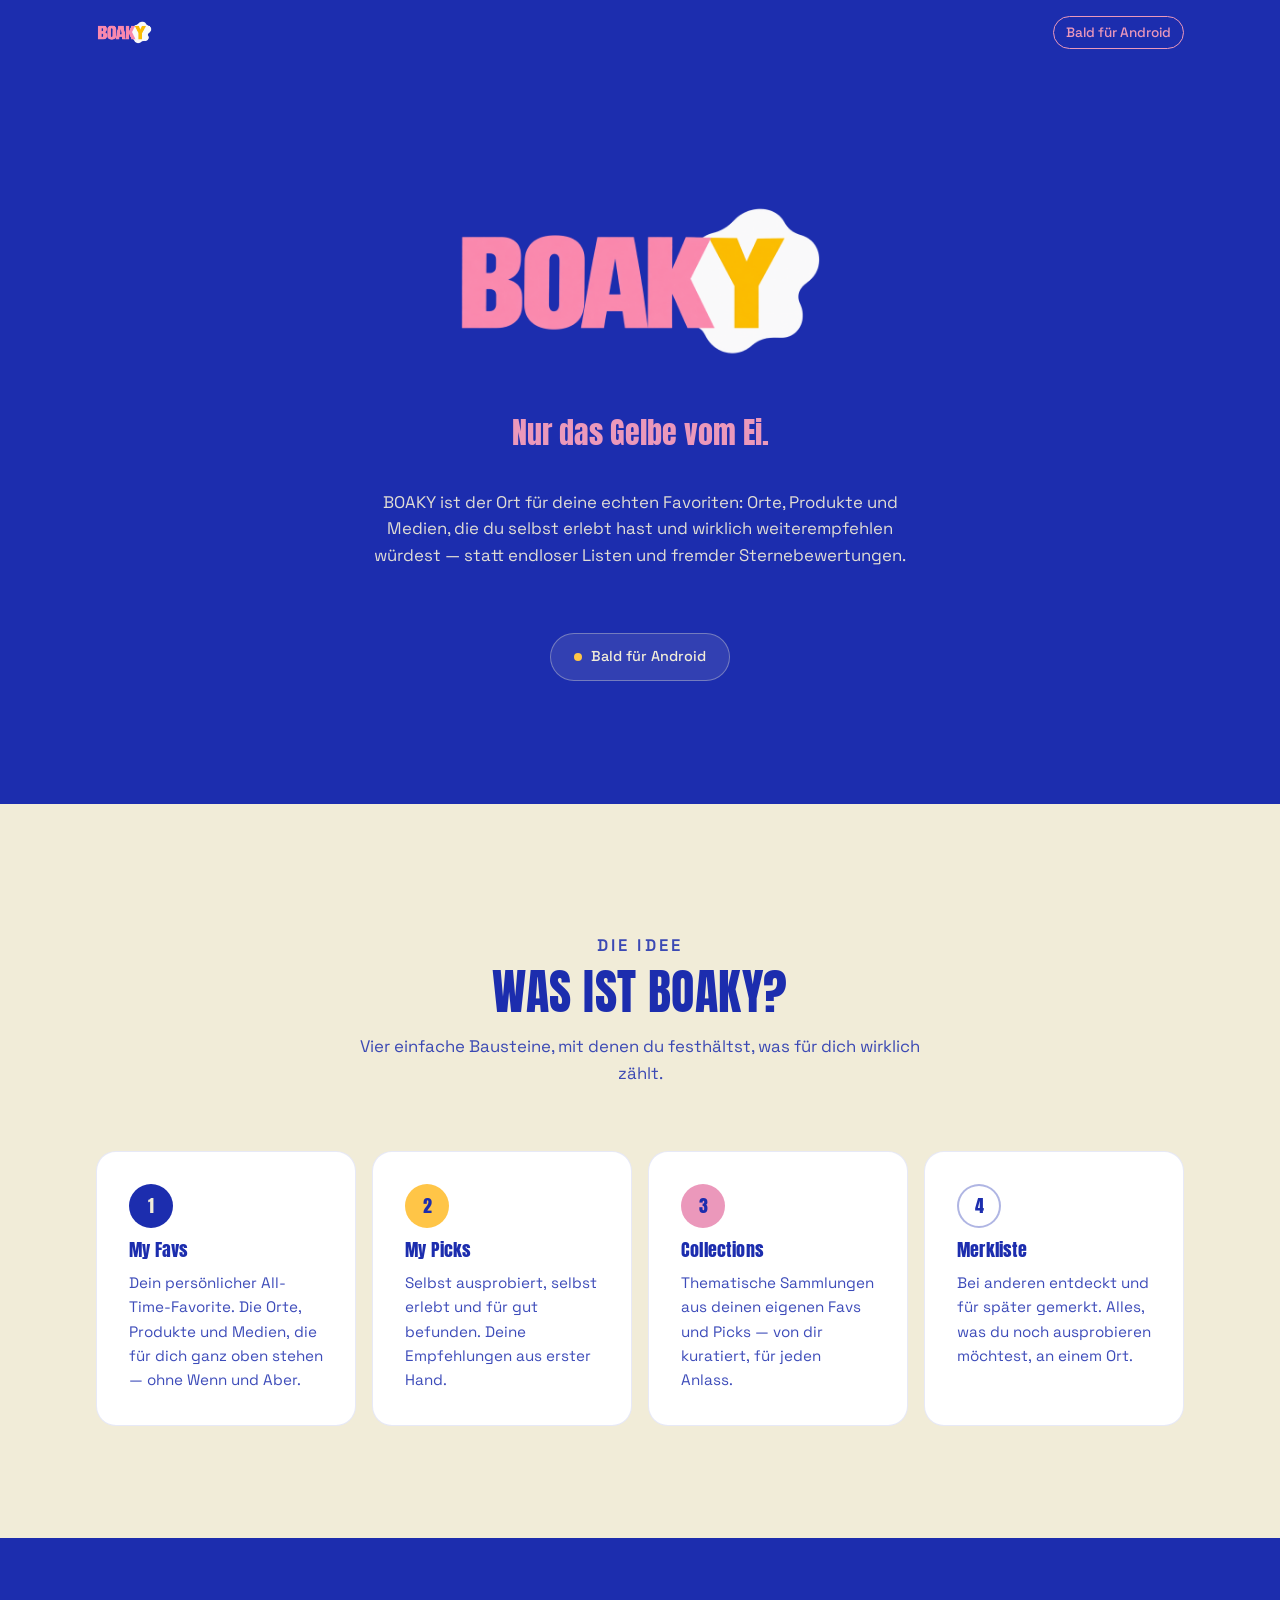
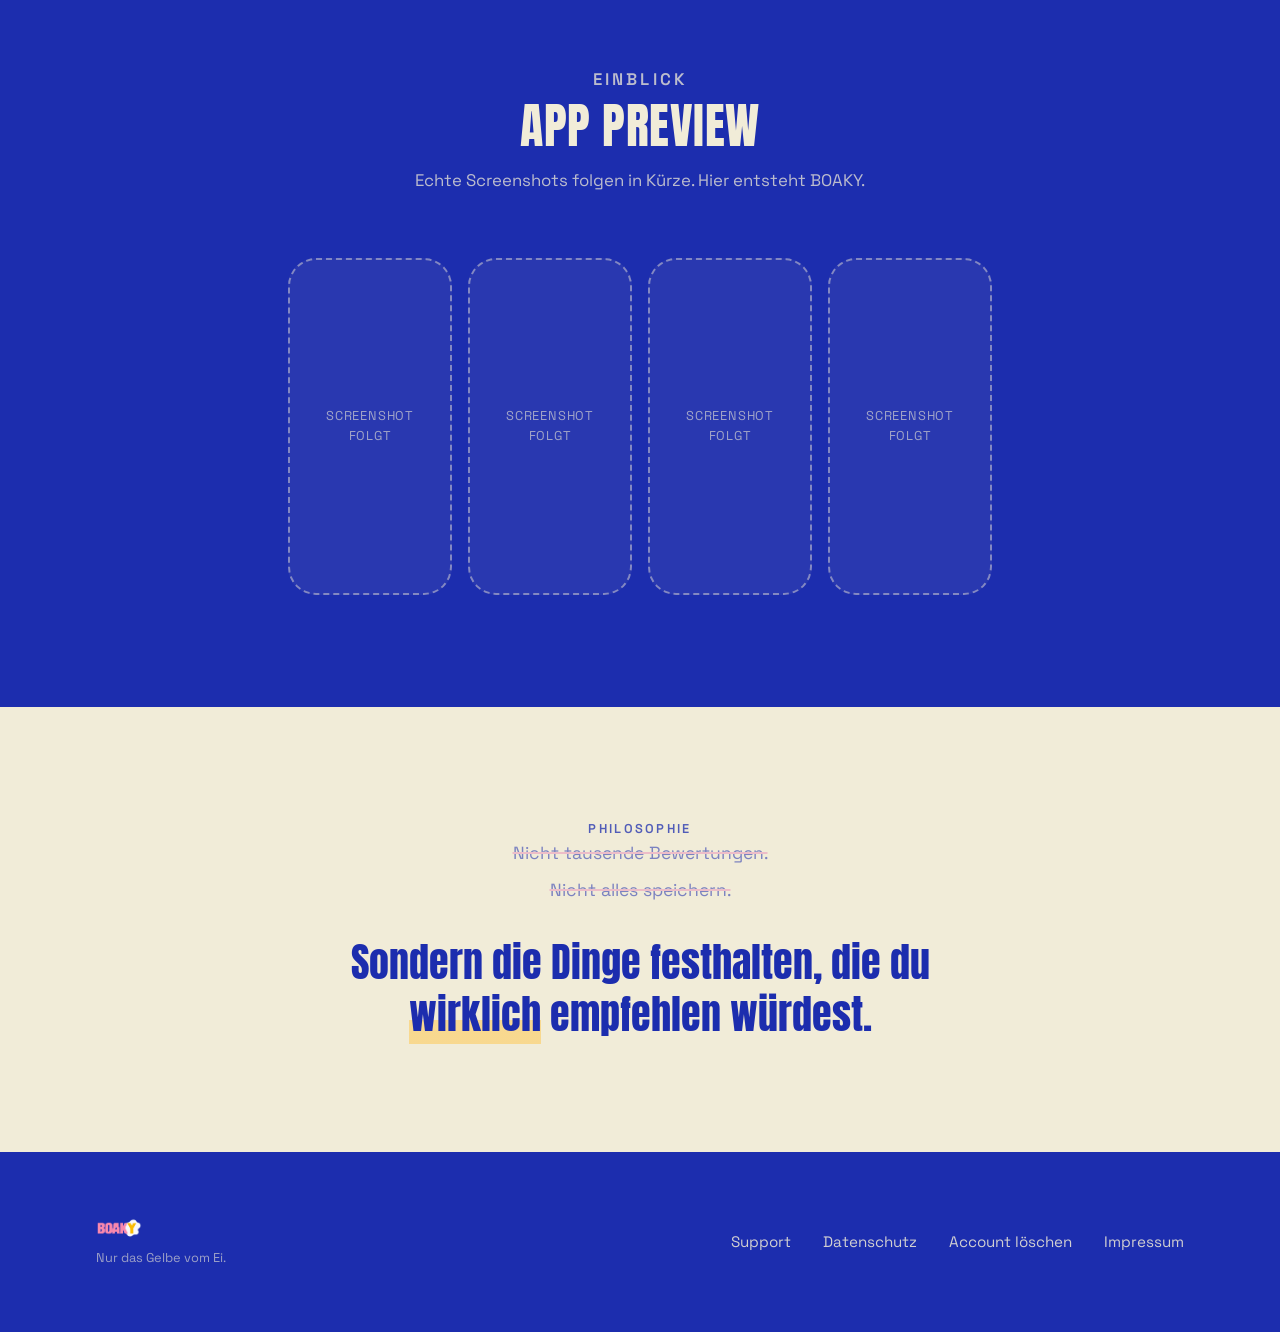
==== index.html @ 1fa1a00c "Initial BOAKY website Co-Authored-By: Claude Sonnet 5 <noreply@anthropic.com> Claude-Session: https:" ====
<!DOCTYPE html>
<html lang="de">
<head>
  <meta charset="UTF-8" />
  <meta name="viewport" content="width=device-width, initial-scale=1" />
  <title>BOAKY — Nur das Gelbe vom Ei.</title>
  <meta
    name="description"
    content="BOAKY ist die App für deine Lieblingsorte, Produkte und Medien: My Favs, My Picks, Collections und deine Merkliste. Bald für Android."
  />
  <link rel="icon" type="image/png" href="assets/img/favicon.png" />
  <link rel="stylesheet" href="styles.css" />
</head>
<body>
  <a class="skip-link" href="#main">Zum Inhalt springen</a>

  <header class="site-header">
    <div class="container">
      <a class="site-logo" href="/">
        <img
          src="assets/img/boaky-logo-primary.png"
          alt="BOAKY"
          width="1672"
          height="940"
        />
      </a>
      <p class="header-note">Bald für Android</p>
    </div>
  </header>

  <main id="main">
    <!-- HERO -->
    <section class="hero">
      <div class="container">
        <h1 class="hero-wordmark">
          <img
            src="assets/img/boaky-logo-primary.png"
            alt="BOAKY"
            width="1672"
            height="940"
          />
        </h1>
        <p class="hero-claim">Nur das Gelbe vom Ei.</p>
        <p class="hero-intro">
          BOAKY ist der Ort für deine echten Favoriten: Orte, Produkte und
          Medien, die du selbst erlebt hast und wirklich weiterempfehlen
          würdest — statt endloser Listen und fremder Sternebewertungen.
        </p>
        <p class="hero-status">
          <span class="dot" aria-hidden="true"></span>
          Bald für Android
        </p>
      </div>
    </section>

    <!-- WAS IST BOAKY -->
    <section class="pillars" id="was-ist-boaky">
      <div class="container">
        <div class="section-head">
          <p class="eyebrow">Die Idee</p>
          <h2>Was ist BOAKY?</h2>
          <p>
            Vier einfache Bausteine, mit denen du festhältst, was für dich
            wirklich zählt.
          </p>
        </div>

        <ul class="pillar-grid">
          <li class="pillar-card">
            <span class="pillar-mark" aria-hidden="true">1</span>
            <h3>My Favs</h3>
            <p>
              Dein persönlicher All-Time-Favorite. Die Orte, Produkte und
              Medien, die für dich ganz oben stehen — ohne Wenn und Aber.
            </p>
          </li>
          <li class="pillar-card">
            <span class="pillar-mark" aria-hidden="true">2</span>
            <h3>My Picks</h3>
            <p>
              Selbst ausprobiert, selbst erlebt und für gut befunden. Deine
              Empfehlungen aus erster Hand.
            </p>
          </li>
          <li class="pillar-card">
            <span class="pillar-mark" aria-hidden="true">3</span>
            <h3>Collections</h3>
            <p>
              Thematische Sammlungen aus deinen eigenen Favs und Picks — von
              dir kuratiert, für jeden Anlass.
            </p>
          </li>
          <li class="pillar-card">
            <span class="pillar-mark" aria-hidden="true">4</span>
            <h3>Merkliste</h3>
            <p>
              Bei anderen entdeckt und für später gemerkt. Alles, was du noch
              ausprobieren möchtest, an einem Ort.
            </p>
          </li>
        </ul>
      </div>
    </section>

    <!-- APP PREVIEW -->
    <section class="preview" id="app-preview">
      <div class="container">
        <div class="section-head">
          <p class="eyebrow">Einblick</p>
          <h2>App Preview</h2>
          <p>Echte Screenshots folgen in Kürze. Hier entsteht BOAKY.</p>
        </div>

        <ul class="preview-grid" aria-label="Platzhalter für App-Screenshots">
          <li class="preview-frame"><span>Screenshot folgt</span></li>
          <li class="preview-frame"><span>Screenshot folgt</span></li>
          <li class="preview-frame"><span>Screenshot folgt</span></li>
          <li class="preview-frame"><span>Screenshot folgt</span></li>
        </ul>
      </div>
    </section>

    <!-- PHILOSOPHIE -->
    <section class="philosophy" id="philosophie">
      <div class="container philosophy-inner">
        <p class="eyebrow">Philosophie</p>
        <div class="philosophy-not">
          <p>Nicht tausende Bewertungen.</p>
          <p>Nicht alles speichern.</p>
        </div>
        <p class="philosophy-but">
          Sondern die Dinge festhalten, die du <em>wirklich</em> empfehlen
          würdest.
        </p>
      </div>
    </section>
  </main>

  <footer class="site-footer">
    <div class="container footer-inner">
      <p class="footer-brand">
        <img
          src="assets/img/boaky-logo-primary.png"
          alt="BOAKY"
          width="1672"
          height="940"
        />
        <span>Nur das Gelbe vom Ei.</span>
      </p>
      <ul class="footer-links">
        <li><a href="support.html">Support</a></li>
        <li><a href="datenschutz.html">Datenschutz</a></li>
        <li><a href="account-loeschen.html">Account löschen</a></li>
        <li><a href="impressum.html">Impressum</a></li>
      </ul>
    </div>
  </footer>
</body>
</html>
---- styles.css ----
/* ==========================================================================
   BOAKY — Landingpage Stylesheet
   Statisches, framework-freies CSS. Mobile-first.
   ========================================================================== */

/* -- Fonts (self-hosted, latin subset) ----------------------------------- */

@font-face {
  font-family: "Anton";
  src: url("assets/fonts/anton-latin-400.woff2") format("woff2");
  font-weight: 400;
  font-style: normal;
  font-display: swap;
}

@font-face {
  font-family: "Space Grotesk";
  src: url("assets/fonts/space-grotesk-latin-variable.woff2") format("woff2");
  font-weight: 300 700;
  font-style: normal;
  font-display: swap;
}

/* -- Design tokens --------------------------------------------------------- */

:root {
  /* Einzige zulässigen Farben — 1:1 aus dem BOAKY-App-Theme
     (faavs-app/src/constants/theme.ts, brandPalette). Keine weiteren
     Hex-/RGB-Werte außerhalb dieser Tokens (und ihrer rgba()-Ableitungen)
     verwenden. */
  --boaky-blue: #1c2dae;
  --boaky-pink: #eb98bb;
  --boaky-cream: #f1ecd8;
  --boaky-gold: #ffc547;
  --white: #ffffff;

  --font-display: "Anton", "Arial Narrow", sans-serif;
  --font-body: "Space Grotesk", "Helvetica Neue", Arial, sans-serif;

  --container-width: 72rem;
  --space-xs: 0.5rem;
  --space-sm: 1rem;
  --space-md: 2rem;
  --space-lg: 4rem;
  --space-xl: 7rem;

  --radius: 1.25rem;
}

/* -- Reset ------------------------------------------------------------------ */

*,
*::before,
*::after {
  box-sizing: border-box;
}

html {
  -webkit-text-size-adjust: 100%;
  scroll-behavior: smooth;
}

@media (prefers-reduced-motion: reduce) {
  html {
    scroll-behavior: auto;
  }
  * {
    animation-duration: 0.01ms !important;
    animation-iteration-count: 1 !important;
    transition-duration: 0.01ms !important;
  }
}

body {
  margin: 0;
  background: var(--boaky-cream);
  color: var(--boaky-blue);
  font-family: var(--font-body);
  font-size: 1rem;
  line-height: 1.6;
  -webkit-font-smoothing: antialiased;
}

img {
  max-width: 100%;
  height: auto;
  display: block;
}

a {
  color: inherit;
}

h1,
h2,
h3 {
  font-family: var(--font-display);
  font-weight: 400;
  line-height: 1.05;
  text-transform: uppercase;
  letter-spacing: 0.01em;
  margin: 0;
}

p {
  margin: 0;
}

ul {
  margin: 0;
  padding: 0;
  list-style: none;
}

.visually-hidden {
  position: absolute;
  width: 1px;
  height: 1px;
  padding: 0;
  margin: -1px;
  overflow: hidden;
  clip: rect(0, 0, 0, 0);
  white-space: nowrap;
  border: 0;
}

.skip-link {
  position: absolute;
  top: -3rem;
  left: var(--space-sm);
  background: var(--boaky-cream);
  color: var(--boaky-blue);
  padding: 0.6rem 1rem;
  border-radius: 0.5rem;
  z-index: 100;
  transition: top 0.15s ease;
}

.skip-link:focus {
  top: var(--space-sm);
}

:focus-visible {
  outline: 3px solid var(--boaky-gold);
  outline-offset: 3px;
}

/* -- Layout helpers ---------------------------------------------------------- */

.container {
  width: 100%;
  max-width: var(--container-width);
  margin-inline: auto;
  padding-inline: var(--space-sm);
}

@media (min-width: 48rem) {
  .container {
    padding-inline: var(--space-md);
  }
}

section {
  padding-block: var(--space-xl);
}

.eyebrow {
  font-family: var(--font-body);
  font-weight: 600;
  font-size: 0.8rem;
  letter-spacing: 0.18em;
  text-transform: uppercase;
  opacity: 0.75;
}

/* -- Site header ------------------------------------------------------------- */

.site-header {
  background: var(--boaky-blue);
  color: var(--boaky-cream);
}

.site-header .container {
  display: flex;
  align-items: center;
  justify-content: space-between;
  padding-block: var(--space-sm);
}

.site-logo {
  display: inline-flex;
  text-decoration: none;
}

.site-logo img {
  width: auto;
  height: 2rem;
}

.header-note {
  font-size: 0.85rem;
  font-weight: 500;
  color: var(--boaky-pink);
  border: 1px solid currentColor;
  padding: 0.3rem 0.75rem;
  border-radius: 999px;
  white-space: nowrap;
}

/* -- Hero ---------------------------------------------------------------------- */

.hero {
  background: var(--boaky-blue);
  color: var(--boaky-cream);
  padding-block: var(--space-xl) calc(var(--space-xl) * 1.1);
  text-align: center;
  position: relative;
  overflow: hidden;
}

.hero::after {
  content: "";
  position: absolute;
  inset: auto -10% -60% -10%;
  height: 22rem;
  background: radial-gradient(
    ellipse at center,
    rgba(235, 152, 187, 0.35) 0%,
    rgba(235, 152, 187, 0) 70%
  );
  pointer-events: none;
}

.hero-wordmark {
  margin: 0;
}

.hero-wordmark img {
  width: clamp(13rem, 50vw, 24rem);
  margin-inline: auto;
}

.hero-claim {
  margin-top: var(--space-sm);
  font-family: var(--font-display);
  text-transform: none;
  font-size: clamp(1.25rem, 4vw, 1.85rem);
  color: var(--boaky-pink);
}

.hero-intro {
  max-width: 34rem;
  margin: var(--space-md) auto 0;
  font-size: 1.05rem;
  opacity: 0.92;
}

.hero-status {
  margin-top: var(--space-lg);
  display: inline-flex;
  align-items: center;
  gap: 0.6rem;
  padding: 0.7rem 1.4rem;
  border-radius: 999px;
  background: rgba(241, 236, 216, 0.1);
  border: 1px solid rgba(241, 236, 216, 0.35);
  font-size: 0.9rem;
  font-weight: 500;
}

.hero-status .dot {
  width: 0.5rem;
  height: 0.5rem;
  border-radius: 50%;
  background: var(--boaky-gold);
  flex-shrink: 0;
}

/* -- Section headings ---------------------------------------------------------- */

.section-head {
  max-width: 38rem;
  margin: 0 auto var(--space-lg);
  text-align: center;
}

.section-head h2 {
  font-size: clamp(2rem, 6vw, 3rem);
  margin-top: 0.5rem;
}

.section-head p {
  margin-top: var(--space-sm);
  font-size: 1.05rem;
  opacity: 0.85;
}

/* -- "Was ist BOAKY" grid -------------------------------------------------------- */

.pillars {
  background: var(--boaky-cream);
}

.pillar-grid {
  display: grid;
  gap: var(--space-sm);
  grid-template-columns: 1fr;
}

@media (min-width: 40rem) {
  .pillar-grid {
    grid-template-columns: repeat(2, 1fr);
  }
}

@media (min-width: 64rem) {
  .pillar-grid {
    grid-template-columns: repeat(4, 1fr);
  }
}

.pillar-card {
  background: var(--white);
  border-radius: var(--radius);
  padding: var(--space-md);
  border: 1px solid rgba(28, 45, 174, 0.1);
  display: flex;
  flex-direction: column;
  gap: 0.75rem;
}

.pillar-mark {
  width: 2.75rem;
  height: 2.75rem;
  border-radius: 50%;
  display: flex;
  align-items: center;
  justify-content: center;
  font-family: var(--font-display);
  font-size: 1.1rem;
  color: var(--boaky-cream);
  background: var(--boaky-blue);
}

.pillar-card:nth-child(2) .pillar-mark {
  background: var(--boaky-gold);
  color: var(--boaky-blue);
}

.pillar-card:nth-child(3) .pillar-mark {
  background: var(--boaky-pink);
  color: var(--boaky-blue);
}

.pillar-card:nth-child(4) .pillar-mark {
  background: var(--white);
  color: var(--boaky-blue);
  border: 2px solid rgba(28, 45, 174, 0.35);
}

.pillar-card h3 {
  font-size: 1.15rem;
  text-transform: none;
}

.pillar-card p {
  font-size: 0.95rem;
  opacity: 0.85;
}

/* -- App preview ---------------------------------------------------------------- */

.preview {
  background: var(--boaky-blue);
  color: var(--boaky-cream);
}

.preview .section-head p {
  opacity: 0.75;
}

.preview-grid {
  display: grid;
  gap: var(--space-sm);
  grid-template-columns: repeat(2, 1fr);
  max-width: 44rem;
  margin: 0 auto;
}

@media (min-width: 40rem) {
  .preview-grid {
    grid-template-columns: repeat(4, 1fr);
  }
}

.preview-frame {
  aspect-ratio: 9 / 18.5;
  border-radius: 1.75rem;
  border: 2px dashed rgba(241, 236, 216, 0.45);
  background: rgba(241, 236, 216, 0.06);
  display: flex;
  align-items: center;
  justify-content: center;
  text-align: center;
  padding: var(--space-sm);
}

.preview-frame span {
  font-size: 0.8rem;
  letter-spacing: 0.06em;
  text-transform: uppercase;
  opacity: 0.6;
}

/* -- Philosophy ------------------------------------------------------------------ */

.philosophy {
  background: var(--boaky-cream);
}

.philosophy-inner {
  max-width: 46rem;
  margin: 0 auto;
  text-align: center;
}

.philosophy-not {
  display: flex;
  flex-direction: column;
  gap: 0.5rem;
  align-items: center;
  margin-bottom: var(--space-md);
}

.philosophy-not p {
  font-size: 1.1rem;
  opacity: 0.55;
  text-decoration: line-through;
  text-decoration-color: var(--boaky-pink);
  text-decoration-thickness: 2px;
}

.philosophy-but {
  font-family: var(--font-display);
  font-size: clamp(1.6rem, 5vw, 2.5rem);
  text-transform: none;
  color: var(--boaky-blue);
  line-height: 1.3;
}

.philosophy-but em {
  font-style: normal;
  color: var(--boaky-blue);
  background: linear-gradient(transparent 60%, rgba(255, 197, 71, 0.5) 0);
}

/* -- Footer -------------------------------------------------------------------- */

.site-footer {
  background: var(--boaky-blue);
  color: var(--boaky-cream);
  padding-block: var(--space-lg);
}

.footer-inner {
  display: flex;
  flex-direction: column;
  gap: var(--space-md);
  align-items: center;
  text-align: center;
}

@media (min-width: 40rem) {
  .footer-inner {
    flex-direction: row;
    justify-content: space-between;
    text-align: left;
  }
}

.footer-brand {
  display: flex;
  flex-direction: column;
  align-items: center;
  gap: 0.4rem;
}

@media (min-width: 40rem) {
  .footer-brand {
    align-items: flex-start;
  }
}

.footer-brand img {
  height: 1.6rem;
  width: auto;
}

.footer-brand span {
  font-family: var(--font-body);
  font-size: 0.8rem;
  font-weight: 400;
  text-transform: none;
  opacity: 0.6;
}

.footer-links {
  display: flex;
  gap: var(--space-md);
  flex-wrap: wrap;
  justify-content: center;
}

.footer-links a {
  text-decoration: none;
  font-size: 0.95rem;
  opacity: 0.85;
  border-bottom: 1px solid transparent;
}

.footer-links a:hover,
.footer-links a:focus-visible {
  opacity: 1;
  border-bottom-color: var(--boaky-pink);
}

/* -- Rechtliche & Info-Seiten (Impressum / Datenschutz / Support / Account löschen) - */

.legal-main {
  padding-block: var(--space-lg);
}

.legal-main .container {
  max-width: 40rem;
}

.legal-back {
  display: inline-flex;
  align-items: center;
  gap: 0.4rem;
  font-size: 0.9rem;
  font-weight: 500;
  color: var(--boaky-blue);
  text-decoration: none;
  margin-bottom: var(--space-md);
}

.legal-back:hover,
.legal-back:focus-visible {
  text-decoration: underline;
}

.legal-main h1 {
  font-size: clamp(2rem, 6vw, 2.75rem);
  color: var(--boaky-blue);
}

.legal-intro {
  margin-top: var(--space-sm);
  font-size: 1.05rem;
  opacity: 0.85;
}

/* Platzhalter-Boxen für noch fehlende, rechtlich zu prüfende Inhalte. */
.legal-placeholder {
  margin-top: var(--space-md);
  padding: var(--space-md);
  border: 2px dashed rgba(28, 45, 174, 0.35);
  border-radius: var(--radius);
  background: var(--white);
}

.legal-placeholder p + p {
  margin-top: 0.75rem;
}

/* Bestätigte, fertige Inhalte (z. B. Löschwirkungen, Kontaktwege) — bewusst
   mit durchgezogenem statt gestricheltem Rand von den TODO-Boxen abgesetzt. */
.legal-callout {
  margin-top: var(--space-md);
  padding: var(--space-md);
  border-radius: var(--radius);
  border: 1px solid rgba(28, 45, 174, 0.12);
  background: var(--white);
}

.legal-callout p + p {
  margin-top: 0.75rem;
}

.legal-section {
  margin-top: var(--space-lg);
}

.legal-section h2 {
  font-size: clamp(1.25rem, 4vw, 1.6rem);
  text-transform: none;
  color: var(--boaky-blue);
}

.legal-section p {
  margin-top: 0.75rem;
  font-size: 0.98rem;
  line-height: 1.7;
}

.legal-section p + p {
  margin-top: 0.75rem;
}

.legal-section ul {
  margin-top: 0.75rem;
  padding-left: 1.25rem;
  list-style: disc;
}

.legal-section li {
  margin-top: 0.4rem;
  font-size: 0.98rem;
  line-height: 1.6;
}

.legal-section li + li {
  margin-top: 0.4rem;
}

/* Kurzes, klar erkennbares TODO-Label vor rechtlich noch offenen Angaben. */
.legal-todo {
  display: inline-block;
  font-weight: 700;
  font-size: 0.7rem;
  letter-spacing: 0.08em;
  text-transform: uppercase;
  color: var(--boaky-blue);
  background: rgba(255, 197, 71, 0.35);
  padding: 0.15rem 0.5rem;
  border-radius: 0.3rem;
  margin-right: 0.4rem;
  white-space: nowrap;
}

/* Impressum: Feld/Wert-Paare */
.legal-fact-list {
  margin-top: var(--space-md);
}

.legal-fact-list dt {
  font-weight: 700;
  font-size: 0.8rem;
  text-transform: uppercase;
  letter-spacing: 0.04em;
  color: var(--boaky-blue);
  margin-top: 1.25rem;
}

.legal-fact-list dt:first-child {
  margin-top: 0;
}

.legal-fact-list dd {
  margin: 0.3rem 0 0;
  font-size: 1rem;
}

/* Account löschen: App-Navigationspfad */
.delete-path {
  display: flex;
  flex-wrap: wrap;
  align-items: center;
  gap: 0.5rem;
  font-weight: 600;
  background: var(--boaky-cream);
  border: 1px solid rgba(28, 45, 174, 0.15);
  padding: 0.9rem 1.2rem;
  border-radius: var(--radius);
  margin-top: var(--space-sm);
}

.delete-path .sep {
  opacity: 0.5;
}
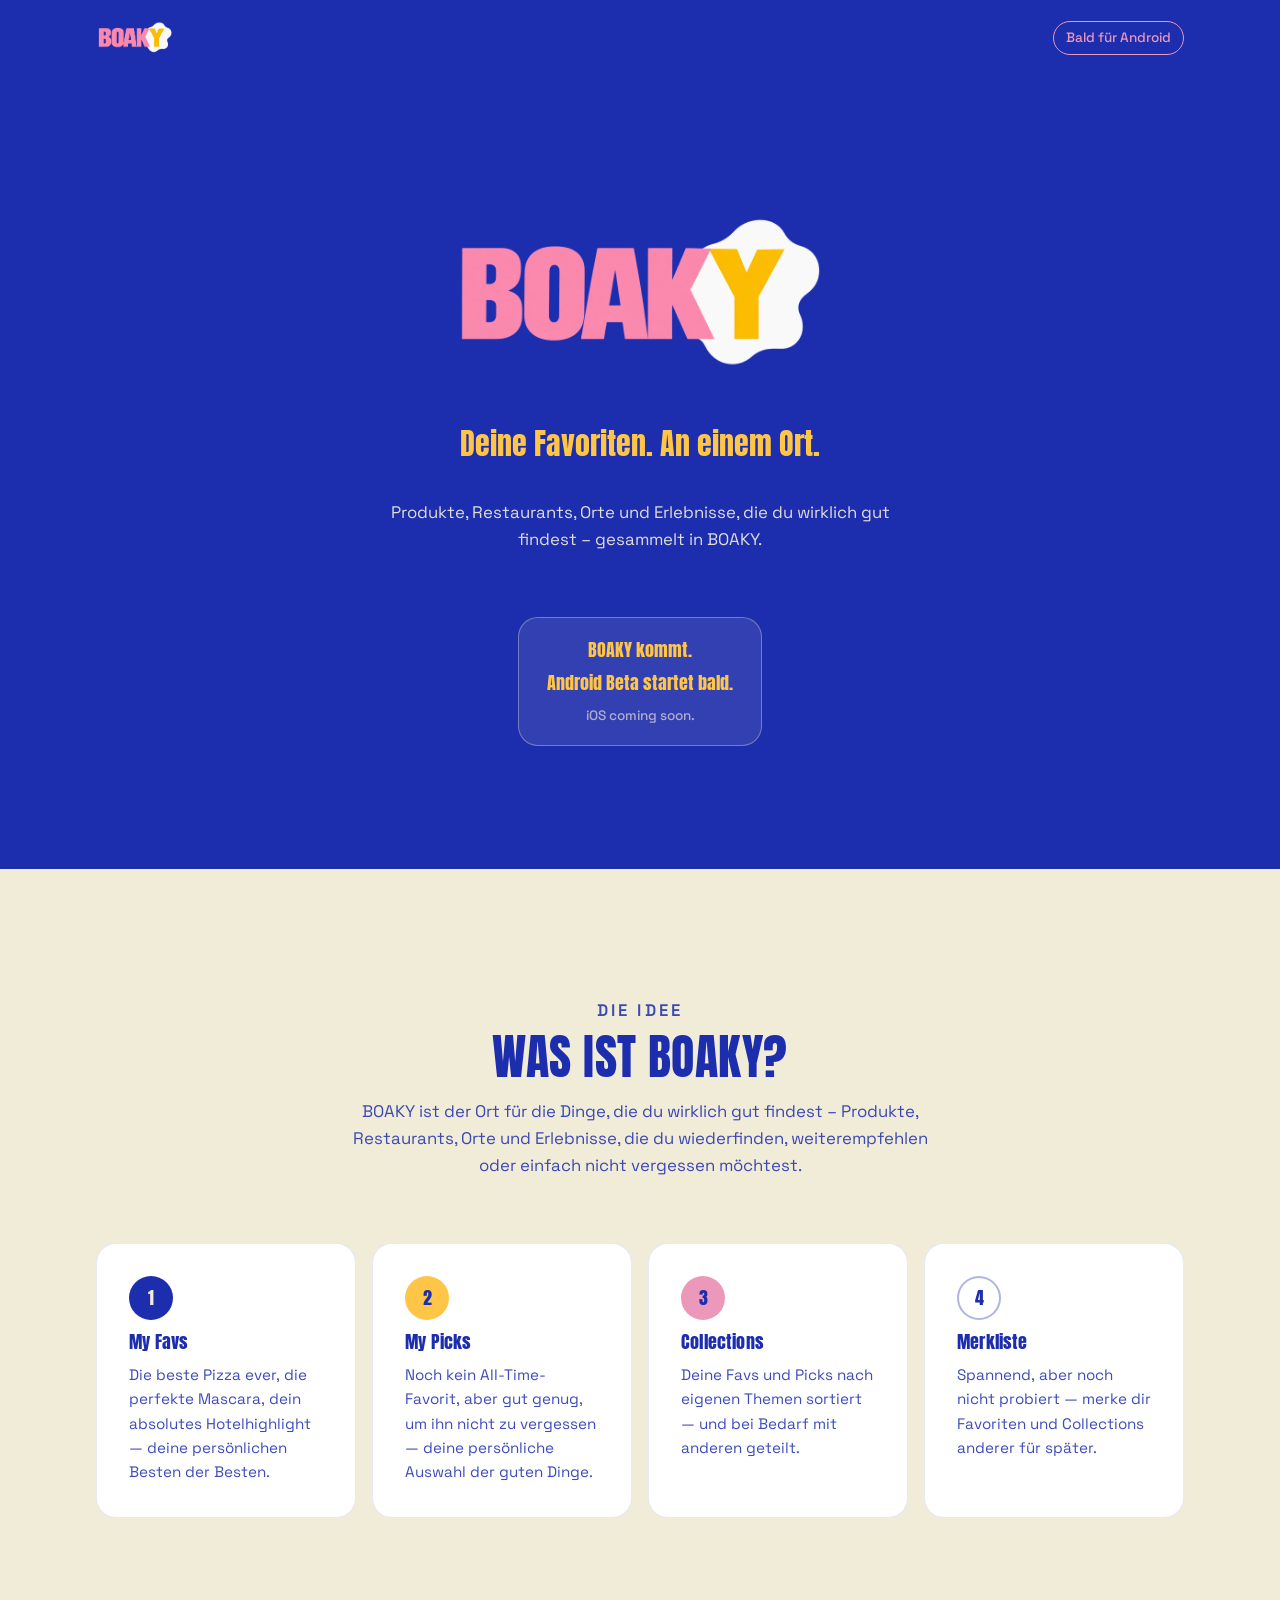
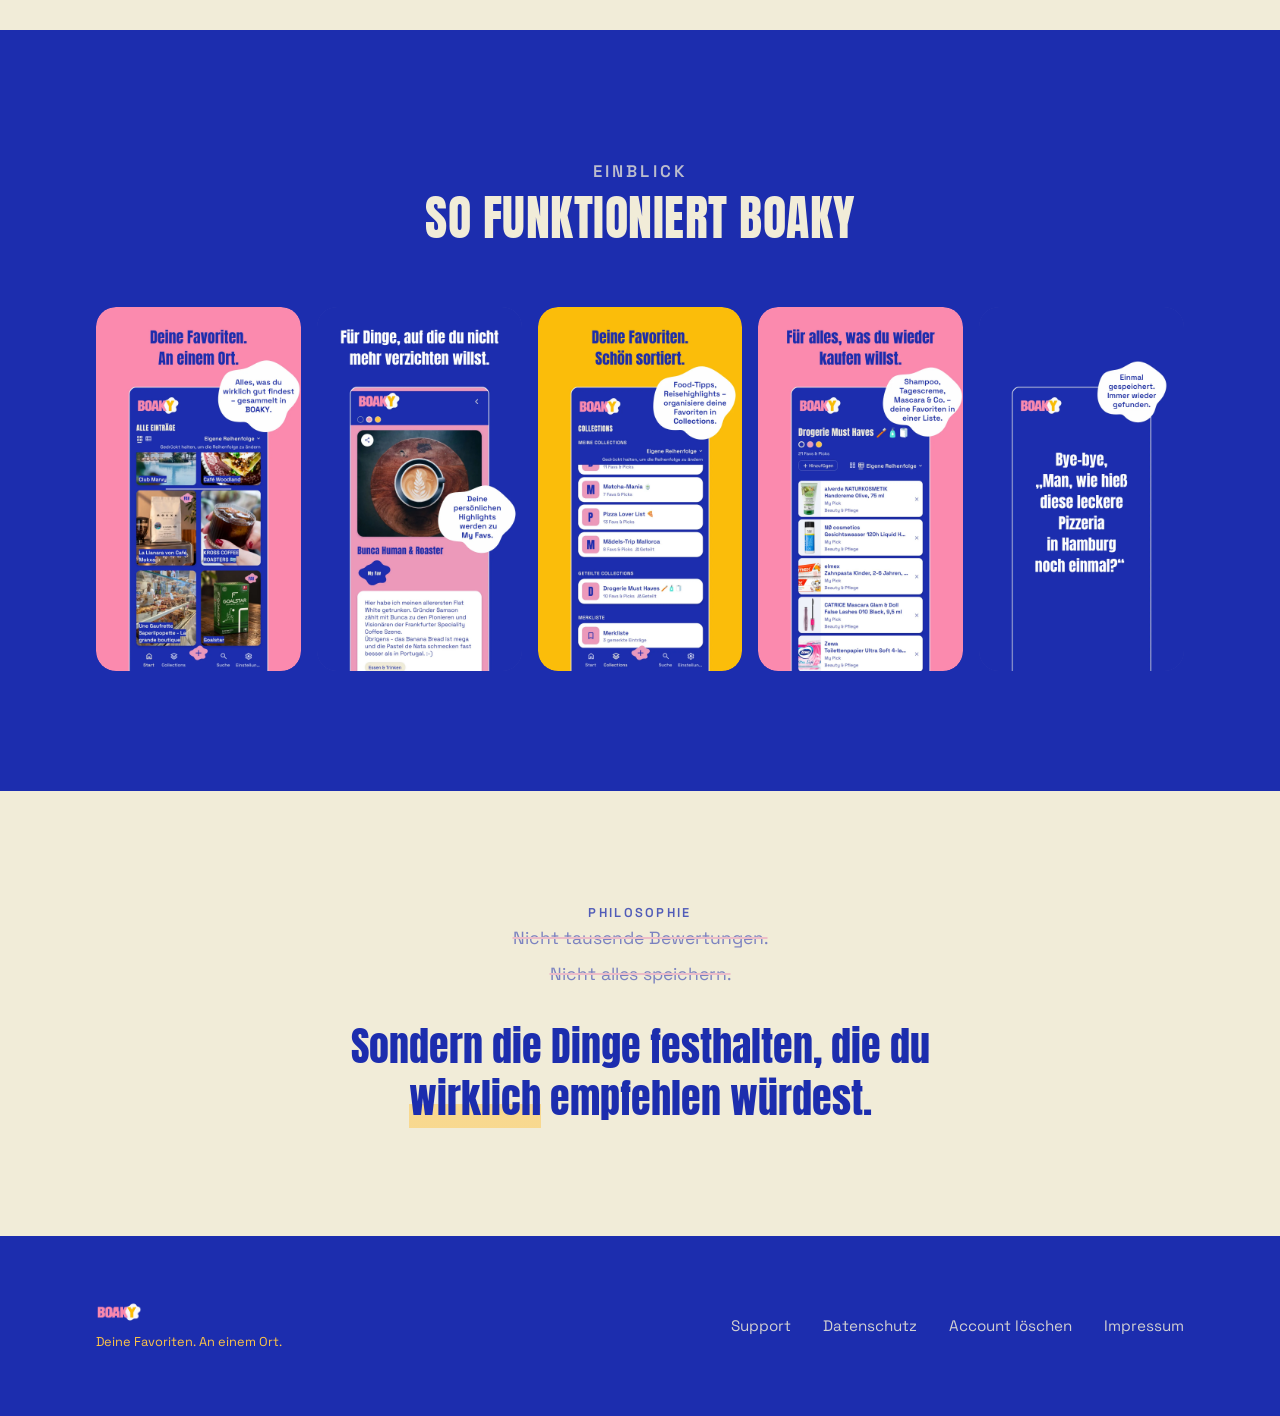
==== commit 6b8dd371: "Update BOAKY website for Android beta Co-Authored-By: Claude Sonnet 5 <noreply@anthropic.com>" ====
--- a/index.html
+++ b/index.html
@@ -3,12 +3,15 @@
 <head>
   <meta charset="UTF-8" />
   <meta name="viewport" content="width=device-width, initial-scale=1" />
-  <title>BOAKY — Nur das Gelbe vom Ei.</title>
+  <title>BOAKY – Deine Favoriten. An einem Ort.</title>
   <meta
     name="description"
-    content="BOAKY ist die App für deine Lieblingsorte, Produkte und Medien: My Favs, My Picks, Collections und deine Merkliste. Bald für Android."
+    content="BOAKY ist dein persönlicher Ort für Lieblingsprodukte, Restaurants, Orte und Erlebnisse. Deine Favoriten. An einem Ort."
   />
-  <link rel="icon" type="image/png" href="assets/img/favicon.png" />
+  <link rel="icon" href="assets/img/favicon.ico" sizes="any" />
+  <link rel="icon" type="image/png" sizes="32x32" href="assets/img/favicon-32x32.png" />
+  <link rel="icon" type="image/png" sizes="16x16" href="assets/img/favicon-16x16.png" />
+  <link rel="apple-touch-icon" sizes="180x180" href="assets/img/apple-touch-icon.png" />
   <link rel="stylesheet" href="styles.css" />
 </head>
 <body>
@@ -40,16 +43,16 @@
             height="940"
           />
         </h1>
-        <p class="hero-claim">Nur das Gelbe vom Ei.</p>
+        <p class="hero-claim">Deine Favoriten. An einem Ort.</p>
         <p class="hero-intro">
-          BOAKY ist der Ort für deine echten Favoriten: Orte, Produkte und
-          Medien, die du selbst erlebt hast und wirklich weiterempfehlen
-          würdest — statt endloser Listen und fremder Sternebewertungen.
+          Produkte, Restaurants, Orte und Erlebnisse, die du wirklich gut
+          findest – gesammelt in BOAKY.
         </p>
-        <p class="hero-status">
-          <span class="dot" aria-hidden="true"></span>
-          Bald für Android
-        </p>
+        <div class="hero-status">
+          <p class="hero-status-primary">BOAKY kommt.</p>
+          <p class="hero-status-primary">Android Beta startet bald.</p>
+          <p class="hero-status-secondary">iOS coming soon.</p>
+        </div>
       </div>
     </section>
 
@@ -60,8 +63,9 @@
           <p class="eyebrow">Die Idee</p>
           <h2>Was ist BOAKY?</h2>
           <p>
-            Vier einfache Bausteine, mit denen du festhältst, was für dich
-            wirklich zählt.
+            BOAKY ist der Ort für die Dinge, die du wirklich gut findest –
+            Produkte, Restaurants, Orte und Erlebnisse, die du wiederfinden,
+            weiterempfehlen oder einfach nicht vergessen möchtest.
           </p>
         </div>
 
@@ -70,52 +74,62 @@
             <span class="pillar-mark" aria-hidden="true">1</span>
             <h3>My Favs</h3>
             <p>
-              Dein persönlicher All-Time-Favorite. Die Orte, Produkte und
-              Medien, die für dich ganz oben stehen — ohne Wenn und Aber.
+              Die beste Pizza ever, die perfekte Mascara, dein absolutes
+              Hotelhighlight — deine persönlichen Besten der Besten.
             </p>
           </li>
           <li class="pillar-card">
             <span class="pillar-mark" aria-hidden="true">2</span>
             <h3>My Picks</h3>
             <p>
-              Selbst ausprobiert, selbst erlebt und für gut befunden. Deine
-              Empfehlungen aus erster Hand.
+              Noch kein All-Time-Favorit, aber gut genug, um ihn nicht zu
+              vergessen — deine persönliche Auswahl der guten Dinge.
             </p>
           </li>
           <li class="pillar-card">
             <span class="pillar-mark" aria-hidden="true">3</span>
             <h3>Collections</h3>
             <p>
-              Thematische Sammlungen aus deinen eigenen Favs und Picks — von
-              dir kuratiert, für jeden Anlass.
+              Deine Favs und Picks nach eigenen Themen sortiert — und bei
+              Bedarf mit anderen geteilt.
             </p>
           </li>
           <li class="pillar-card">
             <span class="pillar-mark" aria-hidden="true">4</span>
             <h3>Merkliste</h3>
             <p>
-              Bei anderen entdeckt und für später gemerkt. Alles, was du noch
-              ausprobieren möchtest, an einem Ort.
+              Spannend, aber noch nicht probiert — merke dir Favoriten und
+              Collections anderer für später.
             </p>
           </li>
         </ul>
       </div>
     </section>
 
-    <!-- APP PREVIEW -->
+    <!-- SO FUNKTIONIERT BOAKY -->
     <section class="preview" id="app-preview">
       <div class="container">
         <div class="section-head">
           <p class="eyebrow">Einblick</p>
-          <h2>App Preview</h2>
-          <p>Echte Screenshots folgen in Kürze. Hier entsteht BOAKY.</p>
+          <h2>So funktioniert BOAKY</h2>
         </div>
 
-        <ul class="preview-grid" aria-label="Platzhalter für App-Screenshots">
-          <li class="preview-frame"><span>Screenshot folgt</span></li>
-          <li class="preview-frame"><span>Screenshot folgt</span></li>
-          <li class="preview-frame"><span>Screenshot folgt</span></li>
-          <li class="preview-frame"><span>Screenshot folgt</span></li>
+        <ul class="preview-grid" aria-label="BOAKY App-Screens">
+          <li class="preview-frame">
+            <img src="assets/img/app-preview/01-start.webp" alt="BOAKY Start-Screen: alle Einträge im Überblick" width="1080" height="1920" loading="lazy" />
+          </li>
+          <li class="preview-frame">
+            <img src="assets/img/app-preview/02-item.webp" alt="Ein einzelner BOAKY-Eintrag im Detail" width="1080" height="1920" loading="lazy" />
+          </li>
+          <li class="preview-frame">
+            <img src="assets/img/app-preview/03-collections.webp" alt="Collections in BOAKY" width="1080" height="1920" loading="lazy" />
+          </li>
+          <li class="preview-frame">
+            <img src="assets/img/app-preview/04-drogerie-collection.webp" alt="Beispiel einer thematischen Collection in BOAKY" width="1080" height="1920" loading="lazy" />
+          </li>
+          <li class="preview-frame">
+            <img src="assets/img/app-preview/05-last-screen.webp" alt="BOAKY-Claim: Einmal gespeichert, immer wieder gefunden" width="1080" height="1920" loading="lazy" />
+          </li>
         </ul>
       </div>
     </section>
@@ -145,7 +159,7 @@
           width="1672"
           height="940"
         />
-        <span>Nur das Gelbe vom Ei.</span>
+        <span>Deine Favoriten. An einem Ort.</span>
       </p>
       <ul class="footer-links">
         <li><a href="support.html">Support</a></li>
--- a/styles.css
+++ b/styles.css
@@ -194,7 +194,7 @@
 
 .site-logo img {
   width: auto;
-  height: 2rem;
+  height: 2.75rem;
 }
 
 .header-note {
@@ -245,7 +245,7 @@
   font-family: var(--font-display);
   text-transform: none;
   font-size: clamp(1.25rem, 4vw, 1.85rem);
-  color: var(--boaky-pink);
+  color: var(--boaky-gold);
 }
 
 .hero-intro {
@@ -258,22 +258,27 @@
 .hero-status {
   margin-top: var(--space-lg);
   display: inline-flex;
+  flex-direction: column;
   align-items: center;
-  gap: 0.6rem;
-  padding: 0.7rem 1.4rem;
-  border-radius: 999px;
+  gap: 0.35rem;
+  padding: 1.1rem 1.75rem;
+  border-radius: 1.25rem;
   background: rgba(241, 236, 216, 0.1);
   border: 1px solid rgba(241, 236, 216, 0.35);
-  font-size: 0.9rem;
+}
+
+.hero-status-primary {
+  font-family: var(--font-display);
+  text-transform: none;
+  font-size: 1.1rem;
+  color: var(--boaky-gold);
+}
+
+.hero-status-secondary {
+  margin-top: 0.15rem;
+  font-size: 0.85rem;
   font-weight: 500;
-}
-
-.hero-status .dot {
-  width: 0.5rem;
-  height: 0.5rem;
-  border-radius: 50%;
-  background: var(--boaky-gold);
-  flex-shrink: 0;
+  opacity: 0.65;
 }
 
 /* -- Section headings ---------------------------------------------------------- */
@@ -380,36 +385,50 @@
 }
 
 .preview-grid {
-  display: grid;
+  display: flex;
   gap: var(--space-sm);
-  grid-template-columns: repeat(2, 1fr);
-  max-width: 44rem;
-  margin: 0 auto;
+  overflow-x: auto;
+  scroll-snap-type: x mandatory;
+  -webkit-overflow-scrolling: touch;
+  padding-bottom: var(--space-xs);
+  margin-inline: calc(-1 * var(--space-sm));
+  padding-inline: var(--space-sm);
+}
+
+.preview-frame {
+  flex: 0 0 auto;
+  width: 11rem;
+  scroll-snap-align: start;
+  border-radius: var(--radius);
+  overflow: hidden;
+  background: rgba(241, 236, 216, 0.06);
+}
+
+.preview-frame img {
+  width: 100%;
+  height: auto;
+  border-radius: var(--radius);
 }
 
 @media (min-width: 40rem) {
+  .preview-frame {
+    width: 13rem;
+  }
+}
+
+@media (min-width: 64rem) {
   .preview-grid {
-    grid-template-columns: repeat(4, 1fr);
-  }
-}
-
-.preview-frame {
-  aspect-ratio: 9 / 18.5;
-  border-radius: 1.75rem;
-  border: 2px dashed rgba(241, 236, 216, 0.45);
-  background: rgba(241, 236, 216, 0.06);
-  display: flex;
-  align-items: center;
-  justify-content: center;
-  text-align: center;
-  padding: var(--space-sm);
-}
-
-.preview-frame span {
-  font-size: 0.8rem;
-  letter-spacing: 0.06em;
-  text-transform: uppercase;
-  opacity: 0.6;
+    display: grid;
+    grid-template-columns: repeat(5, 1fr);
+    overflow: visible;
+    max-width: 68rem;
+    margin: 0 auto;
+    padding-inline: 0;
+  }
+
+  .preview-frame {
+    width: auto;
+  }
 }
 
 /* -- Philosophy ------------------------------------------------------------------ */
@@ -501,7 +520,7 @@
   font-size: 0.8rem;
   font-weight: 400;
   text-transform: none;
-  opacity: 0.6;
+  color: var(--boaky-gold);
 }
 
 .footer-links {
@@ -589,7 +608,13 @@
 }
 
 .legal-section {
-  margin-top: var(--space-lg);
+  /* Überschreibt bewusst die generische `section { padding-block:
+     var(--space-xl) }`-Regel oben: Legal-Abschnitte sind kompakte
+     Unterabschnitte innerhalb von .legal-main, keine eigenständigen,
+     vollflächigen Landingpage-Blöcke — normale Dokumentabstände statt
+     7rem Innenabstand pro Abschnitt. */
+  padding-block: 0;
+  margin-top: var(--space-md);
 }
 
 .legal-section h2 {
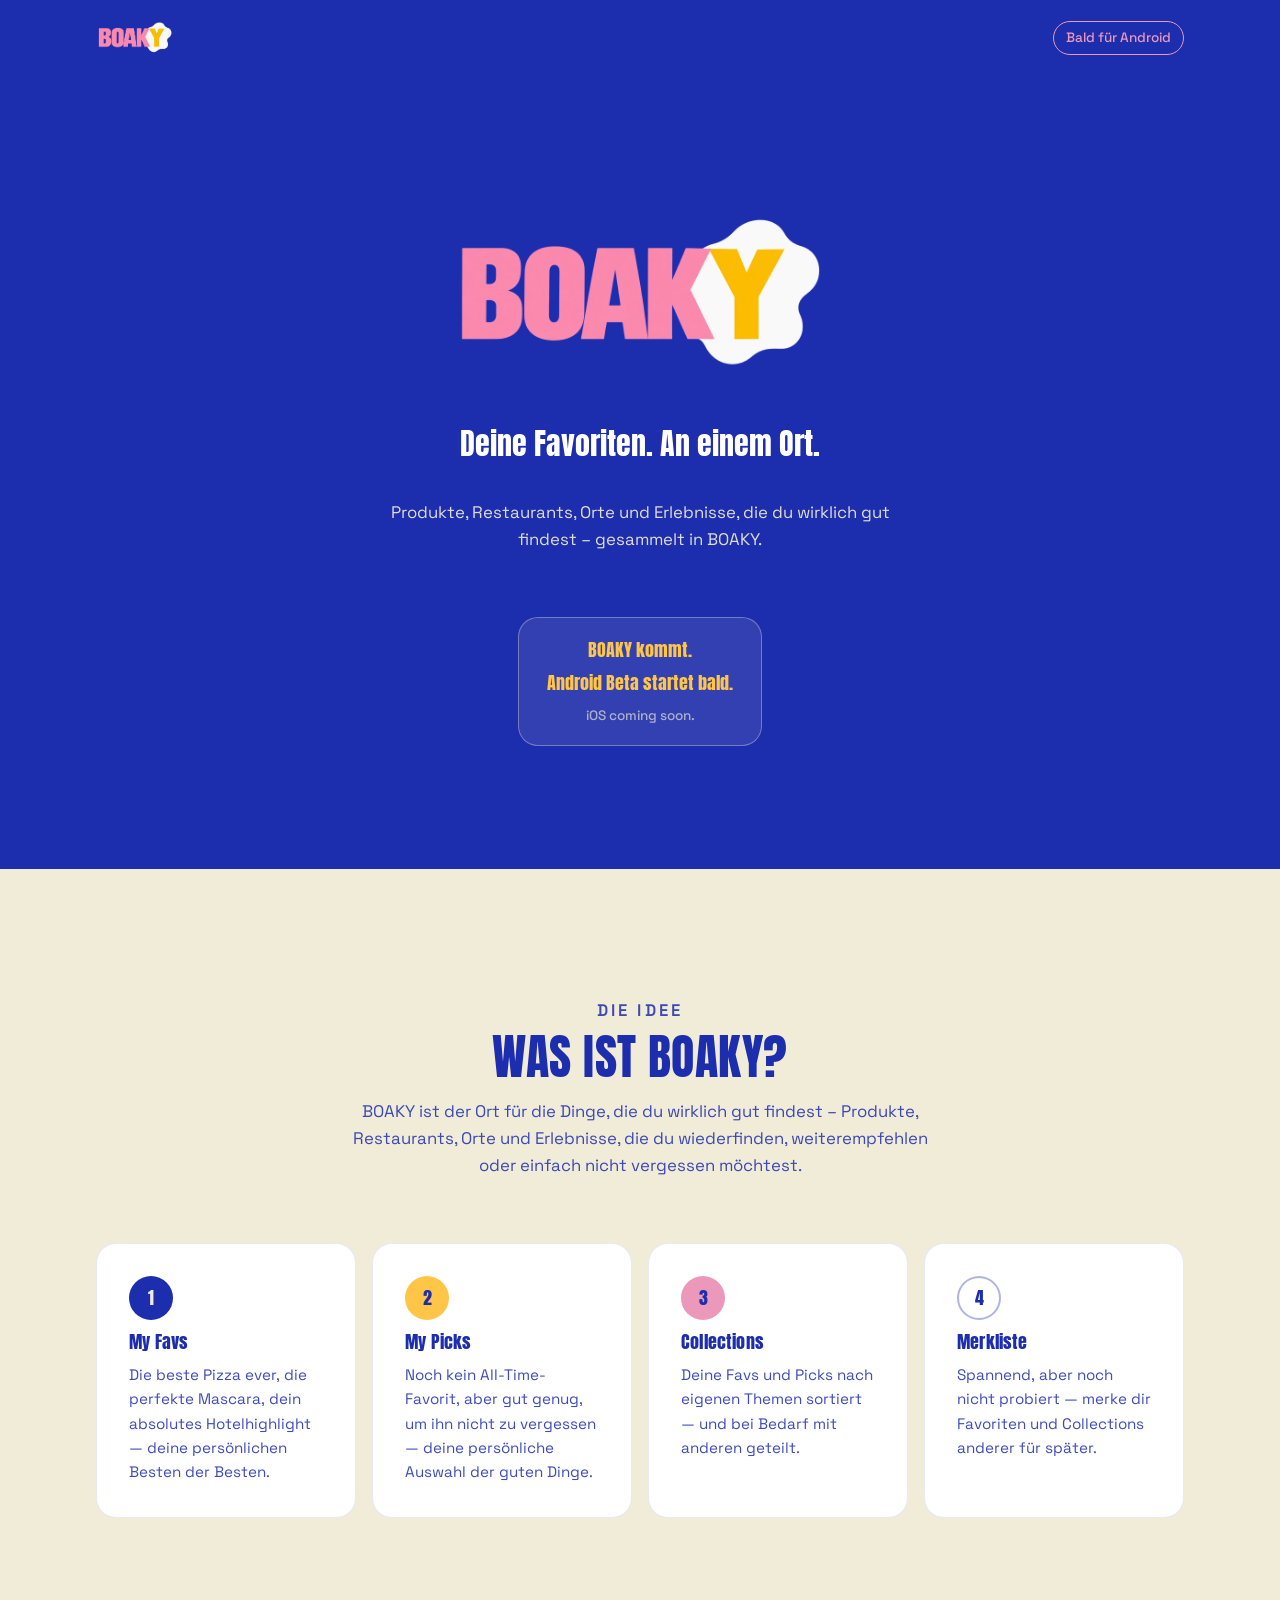
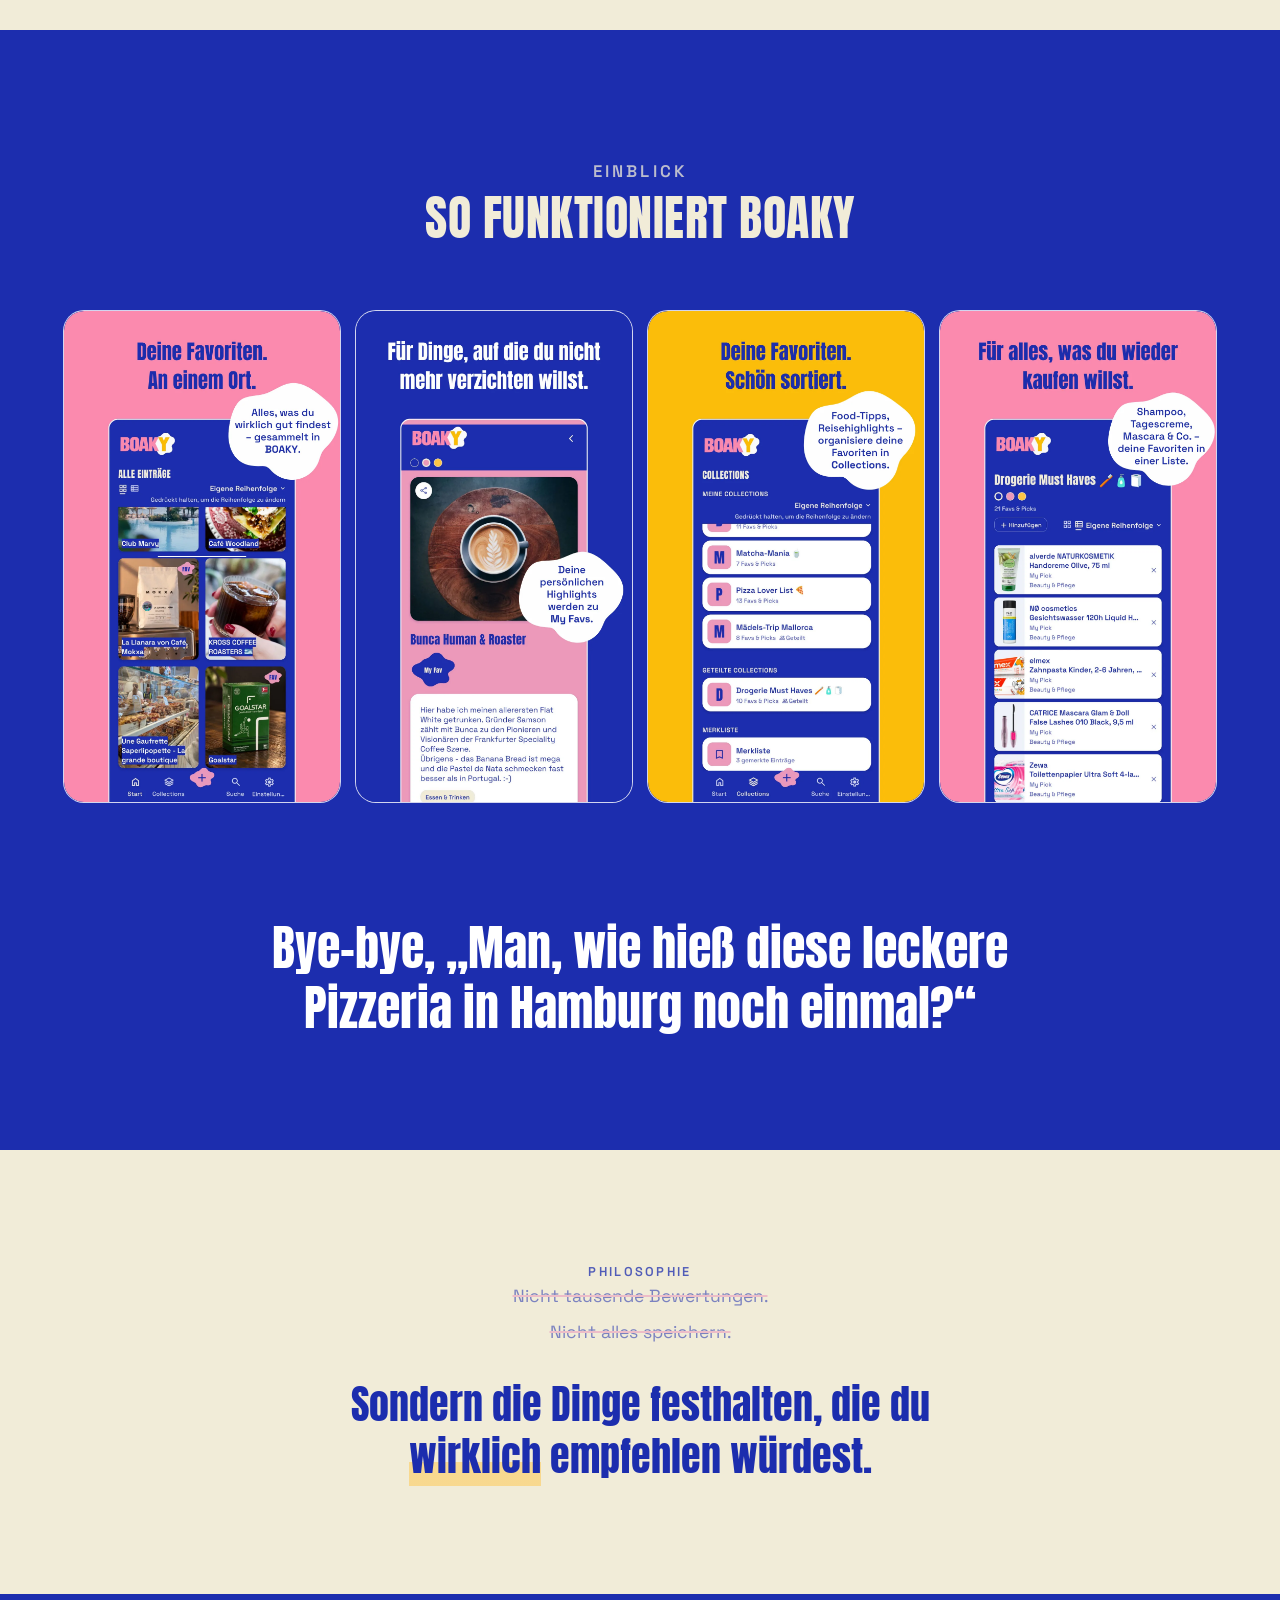
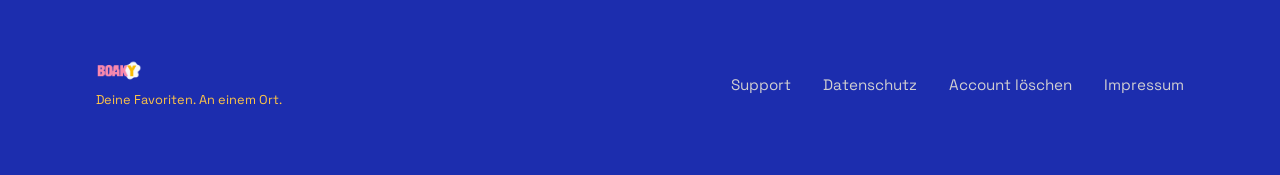
==== commit 98088765: "Refine BOAKY website preview section Co-Authored-By: Claude Sonnet 5 <noreply@anthropic.com>" ====
--- a/index.html
+++ b/index.html
@@ -113,24 +113,30 @@
           <p class="eyebrow">Einblick</p>
           <h2>So funktioniert BOAKY</h2>
         </div>
+      </div>
 
-        <ul class="preview-grid" aria-label="BOAKY App-Screens">
-          <li class="preview-frame">
-            <img src="assets/img/app-preview/01-start.webp" alt="BOAKY Start-Screen: alle Einträge im Überblick" width="1080" height="1920" loading="lazy" />
-          </li>
-          <li class="preview-frame">
-            <img src="assets/img/app-preview/02-item.webp" alt="Ein einzelner BOAKY-Eintrag im Detail" width="1080" height="1920" loading="lazy" />
-          </li>
-          <li class="preview-frame">
-            <img src="assets/img/app-preview/03-collections.webp" alt="Collections in BOAKY" width="1080" height="1920" loading="lazy" />
-          </li>
-          <li class="preview-frame">
-            <img src="assets/img/app-preview/04-drogerie-collection.webp" alt="Beispiel einer thematischen Collection in BOAKY" width="1080" height="1920" loading="lazy" />
-          </li>
-          <li class="preview-frame">
-            <img src="assets/img/app-preview/05-last-screen.webp" alt="BOAKY-Claim: Einmal gespeichert, immer wieder gefunden" width="1080" height="1920" loading="lazy" />
-          </li>
-        </ul>
+      <!-- Bewusst AUSSERHALB von .container: die vier Screenshots sollen
+           die verfügbare Breite deutlich großzügiger nutzen können als
+           die sonst auf --container-width (72rem) begrenzten Abschnitte. -->
+      <ul class="preview-grid" aria-label="BOAKY App-Screens">
+        <li class="preview-frame">
+          <img src="assets/img/app-preview/01-start.webp" alt="BOAKY Start-Screen: alle Einträge im Überblick" width="1080" height="1920" loading="lazy" />
+        </li>
+        <li class="preview-frame">
+          <img src="assets/img/app-preview/02-item.webp" alt="Ein einzelner BOAKY-Eintrag im Detail" width="1080" height="1920" loading="lazy" />
+        </li>
+        <li class="preview-frame">
+          <img src="assets/img/app-preview/03-collections.webp" alt="Collections in BOAKY" width="1080" height="1920" loading="lazy" />
+        </li>
+        <li class="preview-frame">
+          <img src="assets/img/app-preview/04-drogerie-collection.webp" alt="Beispiel einer thematischen Collection in BOAKY" width="1080" height="1920" loading="lazy" />
+        </li>
+      </ul>
+
+      <div class="container">
+        <p class="preview-outro">
+          Bye-bye, „Man, wie hieß diese leckere Pizzeria in Hamburg noch einmal?“
+        </p>
       </div>
     </section>
 
--- a/styles.css
+++ b/styles.css
@@ -245,7 +245,7 @@
   font-family: var(--font-display);
   text-transform: none;
   font-size: clamp(1.25rem, 4vw, 1.85rem);
-  color: var(--boaky-gold);
+  color: var(--white);
 }
 
 .hero-intro {
@@ -386,49 +386,71 @@
 
 .preview-grid {
   display: flex;
-  gap: var(--space-sm);
+  gap: 0.75rem;
   overflow-x: auto;
   scroll-snap-type: x mandatory;
   -webkit-overflow-scrolling: touch;
-  padding-bottom: var(--space-xs);
-  margin-inline: calc(-1 * var(--space-sm));
-  padding-inline: var(--space-sm);
+  padding-block: 0.25rem;
+  /* Nicht mehr in .container verschachtelt (siehe HTML) – Abstand zum
+     Viewport-Rand kommt deshalb direkt von hier, bewusst klein, damit
+     die Screenshots auf Mobile möglichst displaybreit wirken. */
+  padding-inline: 1rem;
+  margin: 0;
 }
 
 .preview-frame {
   flex: 0 0 auto;
-  width: 11rem;
+  width: 82vw;
+  max-width: 24rem;
+  aspect-ratio: 9 / 16;
   scroll-snap-align: start;
   border-radius: var(--radius);
   overflow: hidden;
-  background: rgba(241, 236, 216, 0.06);
+  /* Dünne weiße Outline direkt um den Screenshot, folgt dem
+     border-radius und beeinflusst (anders als `border`) nicht die
+     Box-Maße – kein auffälliger Glow, keine dicke Linie. */
+  box-shadow: 0 0 0 1px rgba(255, 255, 255, 0.8);
 }
 
 .preview-frame img {
   width: 100%;
-  height: auto;
-  border-radius: var(--radius);
-}
-
-@media (min-width: 40rem) {
-  .preview-frame {
-    width: 13rem;
-  }
+  height: 100%;
+  object-fit: cover;
+  border-radius: inherit;
 }
 
 @media (min-width: 64rem) {
   .preview-grid {
     display: grid;
-    grid-template-columns: repeat(5, 1fr);
+    grid-template-columns: repeat(4, 1fr);
     overflow: visible;
-    max-width: 68rem;
-    margin: 0 auto;
+    gap: var(--space-sm);
+    /* Bewusst breiter als --container-width (72rem): die verfügbare
+       Viewport-Breite großzügig nutzen, auf sehr breiten Monitoren aber
+       gedeckelt, damit die (bei nur noch vier Spalten größeren)
+       Screenshots nicht überdimensioniert wirken. */
+    width: min(90vw, 84rem);
+    margin-inline: auto;
     padding-inline: 0;
   }
 
   .preview-frame {
     width: auto;
-  }
+    max-width: none;
+  }
+}
+
+.preview-outro {
+  margin-top: var(--space-xl);
+  max-width: 46rem;
+  margin-inline: auto;
+  text-align: center;
+  font-family: var(--font-display);
+  text-transform: none;
+  font-size: clamp(1.75rem, 5.5vw, 3rem);
+  line-height: 1.25;
+  color: var(--white);
+  text-wrap: balance;
 }
 
 /* -- Philosophy ------------------------------------------------------------------ */
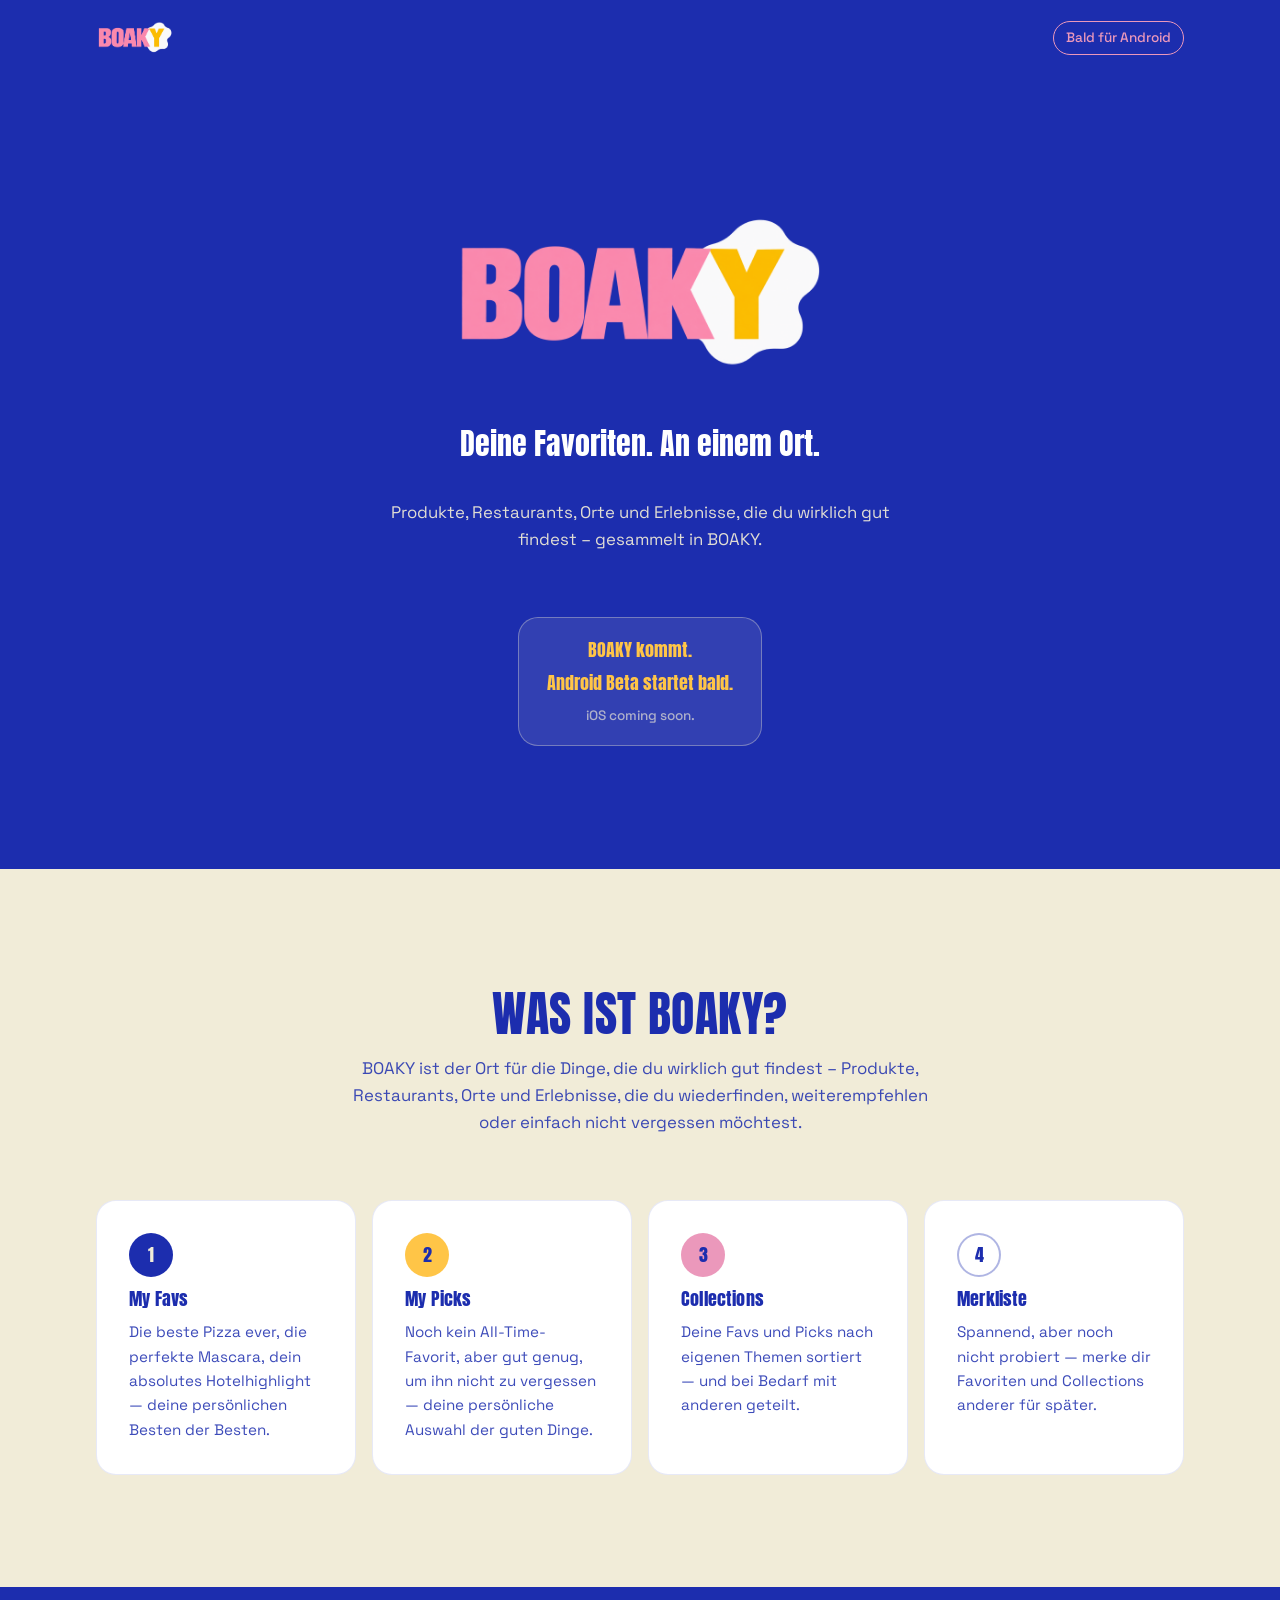
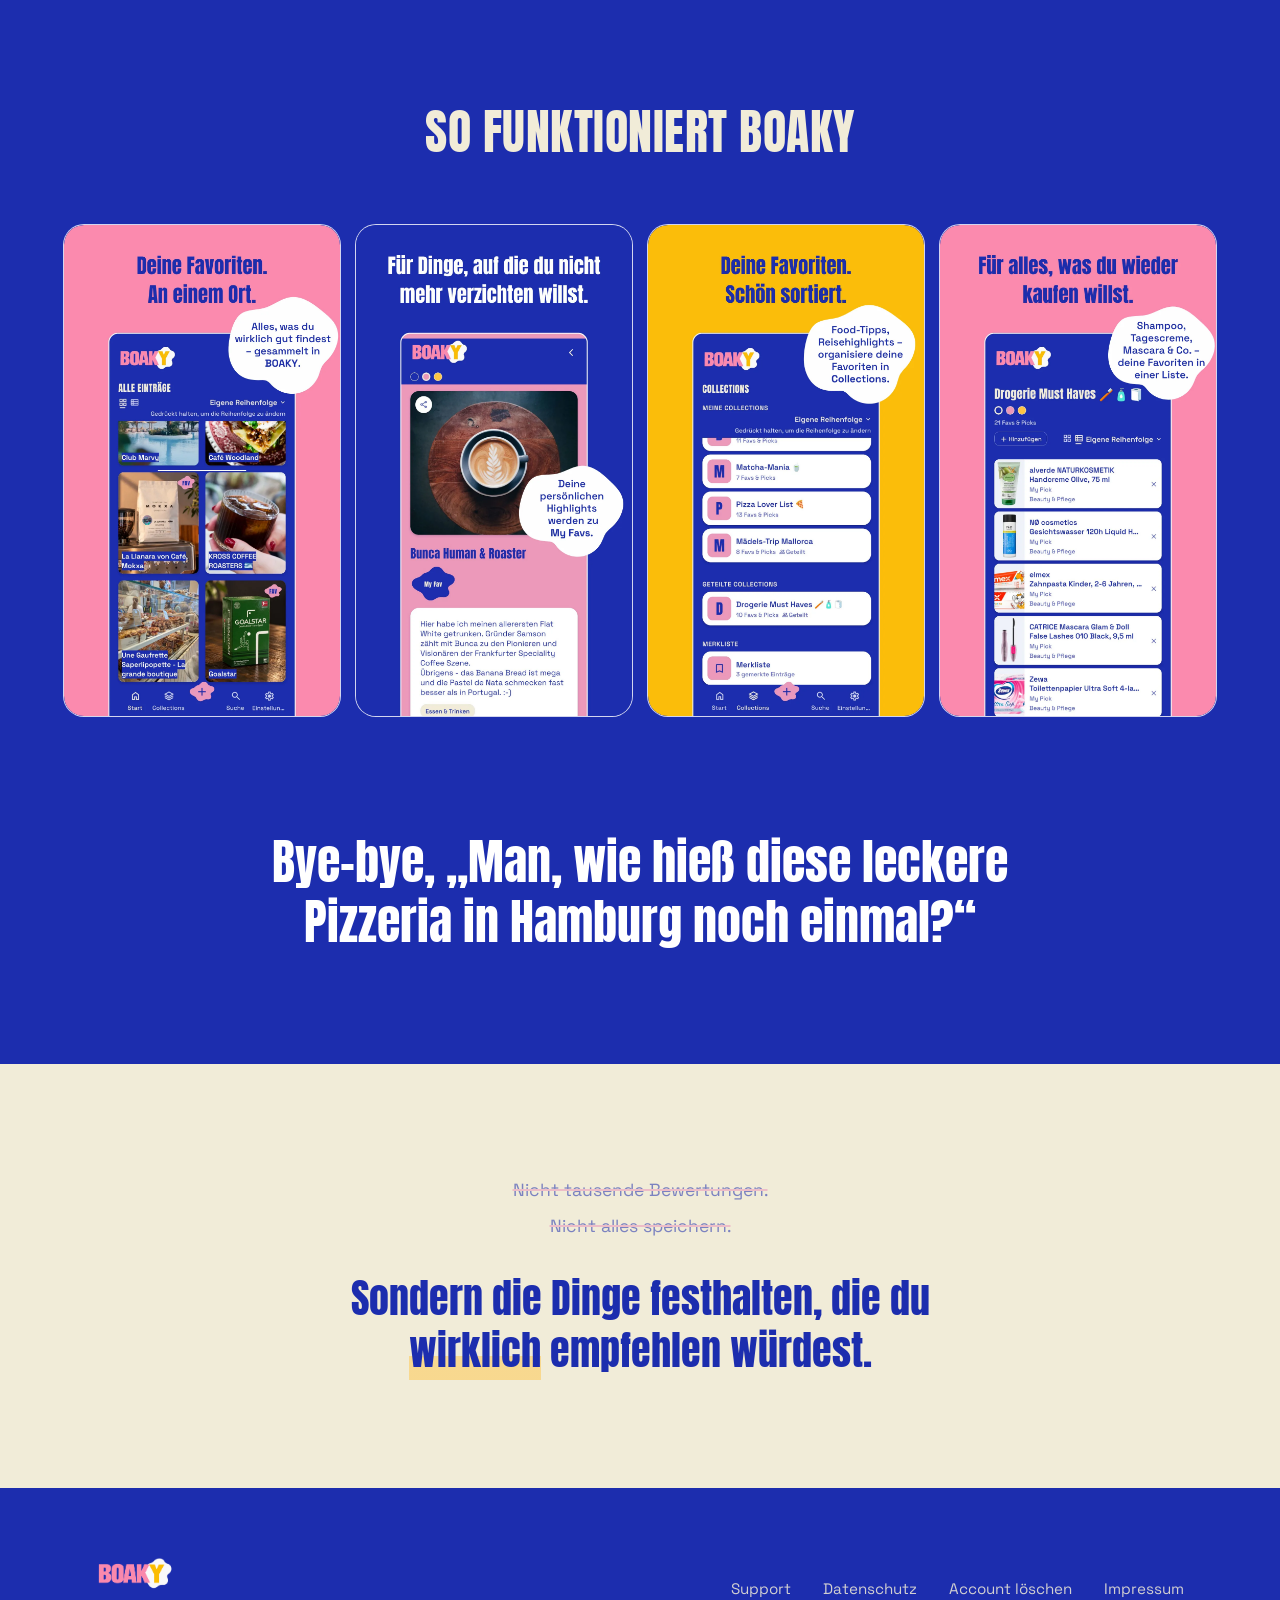
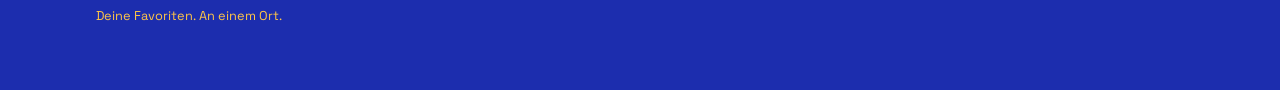
==== commit a76f3d7b: "Refine BOAKY website layout Co-Authored-By: Claude Sonnet 5 <noreply@anthropic.com>" ====
--- a/index.html
+++ b/index.html
@@ -60,7 +60,6 @@
     <section class="pillars" id="was-ist-boaky">
       <div class="container">
         <div class="section-head">
-          <p class="eyebrow">Die Idee</p>
           <h2>Was ist BOAKY?</h2>
           <p>
             BOAKY ist der Ort für die Dinge, die du wirklich gut findest –
@@ -110,7 +109,6 @@
     <section class="preview" id="app-preview">
       <div class="container">
         <div class="section-head">
-          <p class="eyebrow">Einblick</p>
           <h2>So funktioniert BOAKY</h2>
         </div>
       </div>
@@ -143,7 +141,6 @@
     <!-- PHILOSOPHIE -->
     <section class="philosophy" id="philosophie">
       <div class="container philosophy-inner">
-        <p class="eyebrow">Philosophie</p>
         <div class="philosophy-not">
           <p>Nicht tausende Bewertungen.</p>
           <p>Nicht alles speichern.</p>
--- a/styles.css
+++ b/styles.css
@@ -162,15 +162,6 @@
 
 section {
   padding-block: var(--space-xl);
-}
-
-.eyebrow {
-  font-family: var(--font-body);
-  font-weight: 600;
-  font-size: 0.8rem;
-  letter-spacing: 0.18em;
-  text-transform: uppercase;
-  opacity: 0.75;
 }
 
 /* -- Site header ------------------------------------------------------------- */
@@ -523,7 +514,7 @@
   display: flex;
   flex-direction: column;
   align-items: center;
-  gap: 0.4rem;
+  gap: 0.6rem;
 }
 
 @media (min-width: 40rem) {
@@ -533,7 +524,7 @@
 }
 
 .footer-brand img {
-  height: 1.6rem;
+  height: 2.75rem;
   width: auto;
 }
 
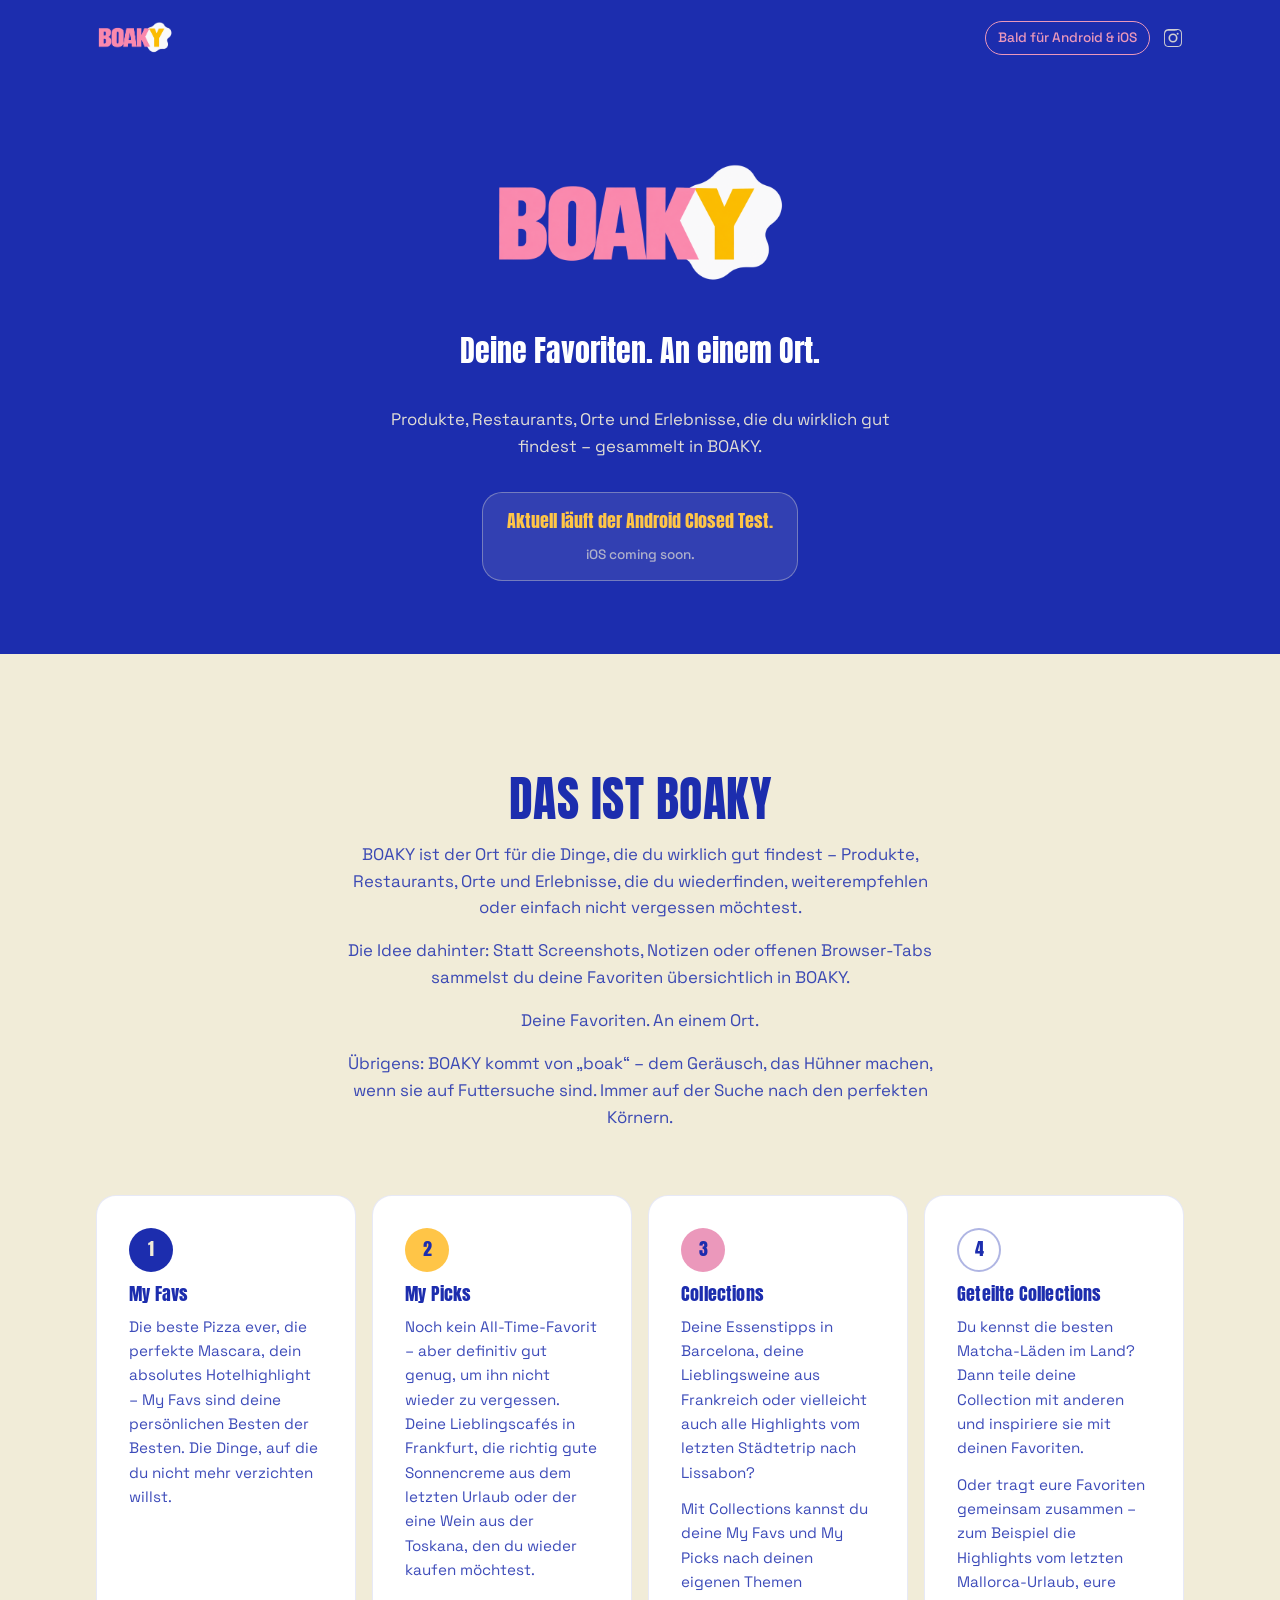
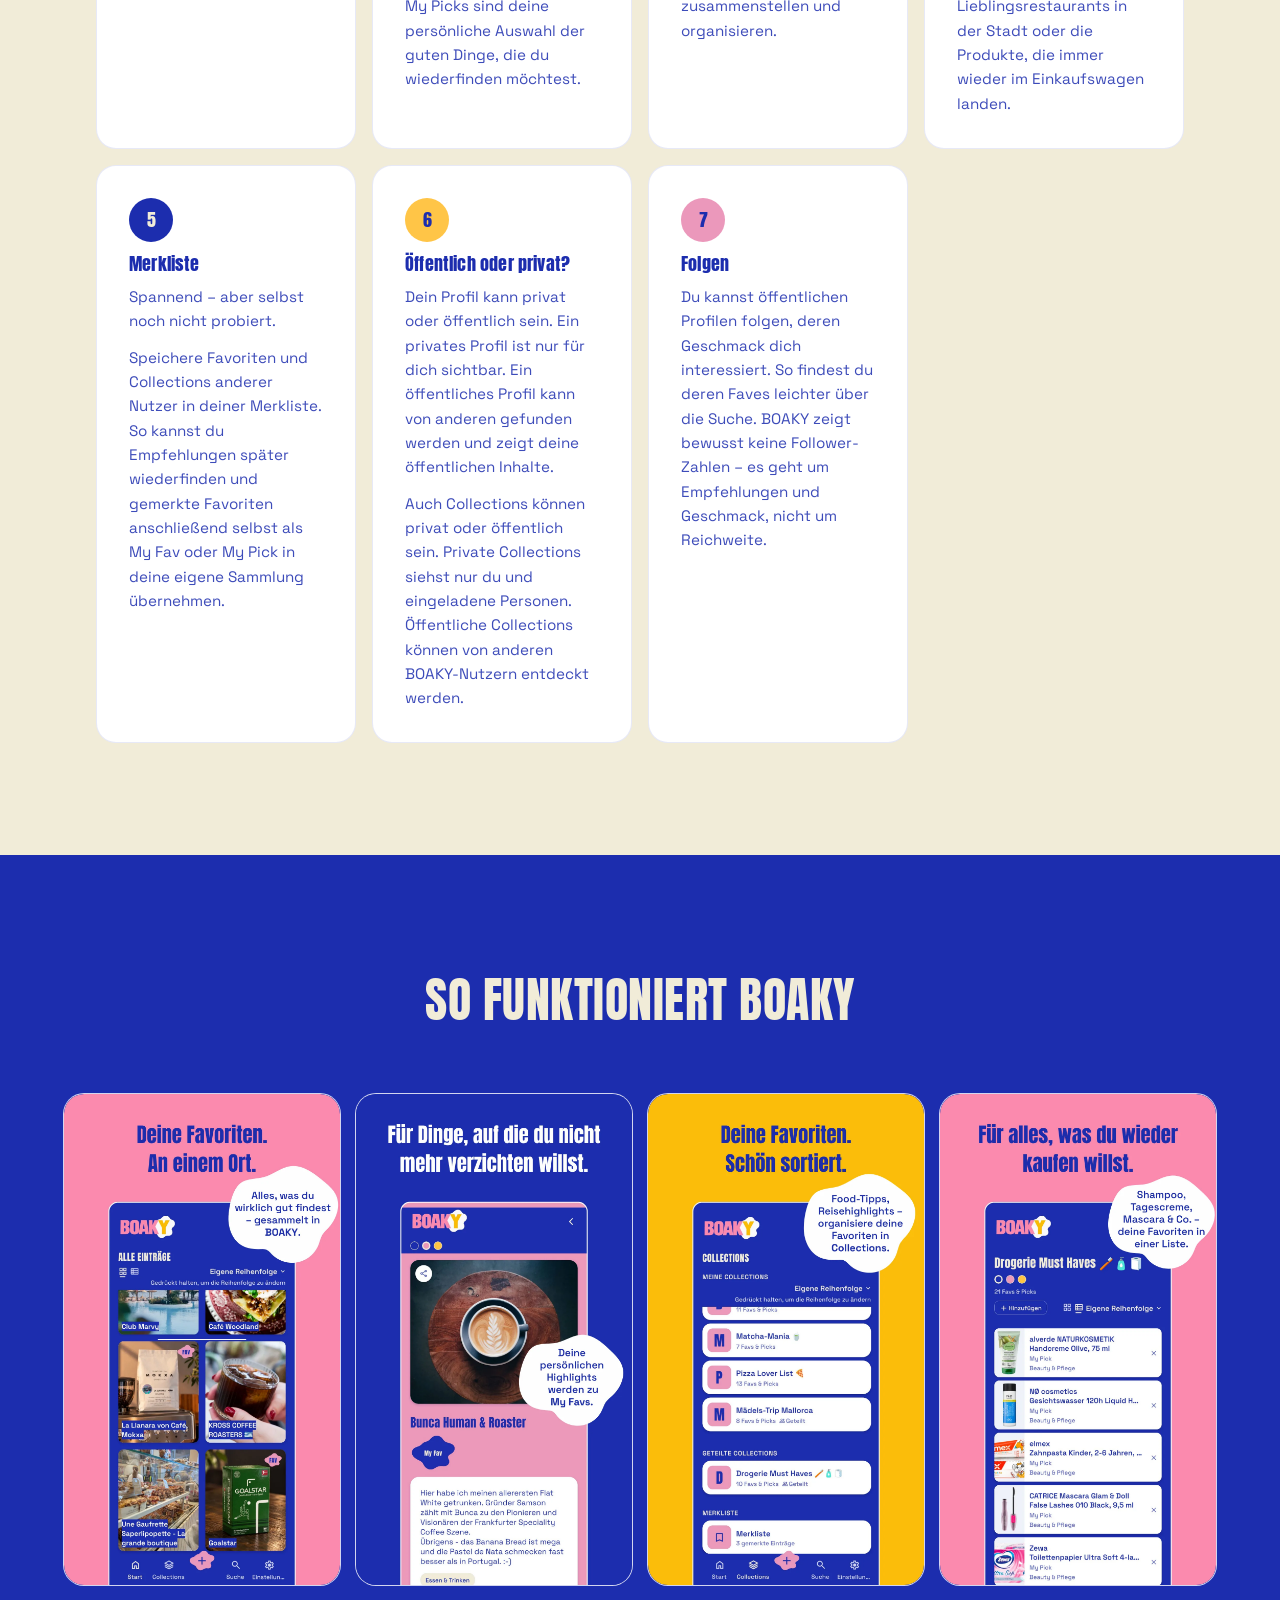
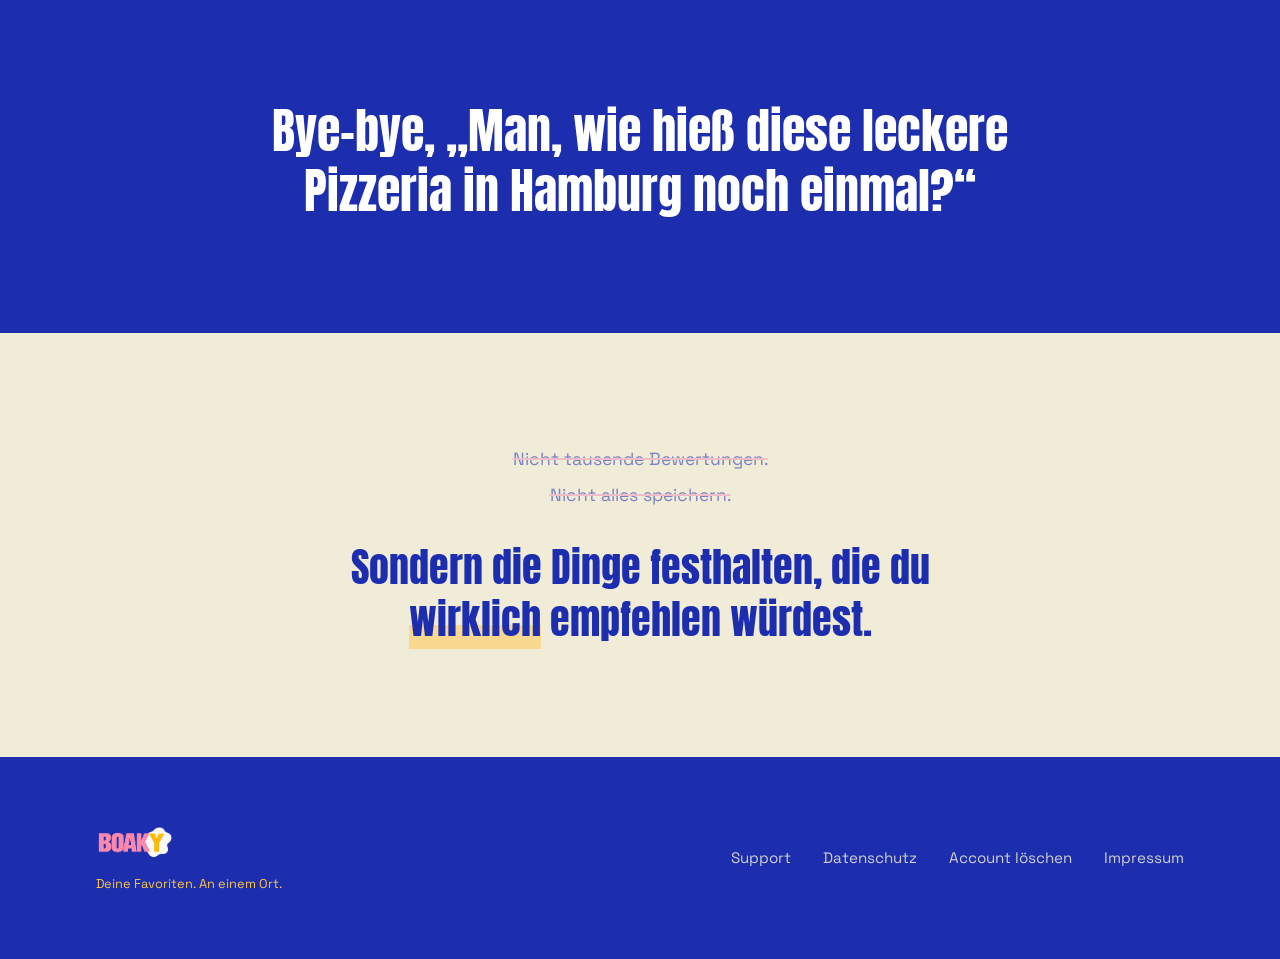
==== commit 6fe827b0: "Update BOAKY website content and closed test status Co-Authored-By: Claude Opus 5.5 <noreply@anthrop" ====
--- a/index.html
+++ b/index.html
@@ -27,7 +27,23 @@
           height="940"
         />
       </a>
-      <p class="header-note">Bald für Android</p>
+      <div class="header-side">
+        <p class="header-note">Bald für Android &amp; iOS</p>
+        <a
+          class="header-social"
+          href="https://www.instagram.com/boakyapp"
+          target="_blank"
+          rel="noopener noreferrer"
+          aria-label="BOAKY auf Instagram (öffnet in neuem Tab)"
+        >
+          <svg viewBox="0 0 24 24" width="22" height="22" aria-hidden="true" focusable="false">
+            <path
+              fill="currentColor"
+              d="M12 2.2c3.2 0 3.58.01 4.85.07 1.17.05 1.8.24 2.22.41.56.21.96.47 1.38.89.42.42.68.82.89 1.38.17.42.36 1.05.41 2.22.06 1.27.07 1.65.07 4.85s-.01 3.58-.07 4.85c-.05 1.17-.24 1.8-.41 2.22-.21.56-.47.96-.89 1.38-.42.42-.82.68-1.38.89-.42.17-1.05.36-2.22.41-1.27.06-1.65.07-4.85.07s-3.58-.01-4.85-.07c-1.17-.05-1.8-.24-2.22-.41a3.74 3.74 0 0 1-1.38-.89 3.74 3.74 0 0 1-.89-1.38c-.17-.42-.36-1.05-.41-2.22C2.21 15.58 2.2 15.2 2.2 12s.01-3.58.07-4.85c.05-1.17.24-1.8.41-2.22.21-.56.47-.96.89-1.38.42-.42.82-.68 1.38-.89.42-.17 1.05-.36 2.22-.41C8.42 2.21 8.8 2.2 12 2.2zm0 1.8c-3.15 0-3.5.01-4.73.07-.96.04-1.48.2-1.82.33-.46.18-.78.39-1.12.73-.34.34-.55.66-.73 1.12-.13.34-.29.86-.33 1.82C3.21 8.5 3.2 8.85 3.2 12s.01 3.5.07 4.73c.04.96.2 1.48.33 1.82.18.46.39.78.73 1.12.34.34.66.55 1.12.73.34.13.86.29 1.82.33 1.23.06 1.58.07 4.73.07s3.5-.01 4.73-.07c.96-.04 1.48-.2 1.82-.33.46-.18.78-.39 1.12-.73.34-.34.55-.66.73-1.12.13-.34.29-.86.33-1.82.06-1.23.07-1.58.07-4.73s-.01-3.5-.07-4.73c-.04-.96-.2-1.48-.33-1.82a2.97 2.97 0 0 0-.73-1.12 2.97 2.97 0 0 0-1.12-.73c-.34-.13-.86-.29-1.82-.33C15.5 4.01 15.15 4 12 4zm0 3.05A4.95 4.95 0 1 1 7.05 12 4.95 4.95 0 0 1 12 7.05zm0 1.8A3.15 3.15 0 1 0 15.15 12 3.15 3.15 0 0 0 12 8.85zm5.1-2.6a1.1 1.1 0 1 1-1.1 1.1 1.1 1.1 0 0 1 1.1-1.1z"
+            />
+          </svg>
+        </a>
+      </div>
     </div>
   </header>
 
@@ -49,8 +65,7 @@
           findest – gesammelt in BOAKY.
         </p>
         <div class="hero-status">
-          <p class="hero-status-primary">BOAKY kommt.</p>
-          <p class="hero-status-primary">Android Beta startet bald.</p>
+          <p class="hero-status-primary">Aktuell läuft der Android Closed Test.</p>
           <p class="hero-status-secondary">iOS coming soon.</p>
         </div>
       </div>
@@ -60,11 +75,19 @@
     <section class="pillars" id="was-ist-boaky">
       <div class="container">
         <div class="section-head">
-          <h2>Was ist BOAKY?</h2>
+          <h2>Das ist BOAKY</h2>
           <p>
-            BOAKY ist der Ort für die Dinge, die du wirklich gut findest –
-            Produkte, Restaurants, Orte und Erlebnisse, die du wiederfinden,
-            weiterempfehlen oder einfach nicht vergessen möchtest.
+            BOAKY ist der Ort für die Dinge, die du wirklich gut findest – Produkte, Restaurants, Orte und
+            Erlebnisse, die du wiederfinden, weiterempfehlen oder einfach nicht vergessen möchtest.
+          </p>
+          <p>
+            Die Idee dahinter: Statt Screenshots, Notizen oder offenen Browser-Tabs sammelst du deine Favoriten
+            übersichtlich in BOAKY.
+          </p>
+          <p>Deine Favoriten. An einem Ort.</p>
+          <p>
+            Übrigens: BOAKY kommt von „boak“ – dem Geräusch, das Hühner machen, wenn sie auf Futtersuche sind.
+            Immer auf der Suche nach den perfekten Körnern.
           </p>
         </div>
 
@@ -73,32 +96,74 @@
             <span class="pillar-mark" aria-hidden="true">1</span>
             <h3>My Favs</h3>
             <p>
-              Die beste Pizza ever, die perfekte Mascara, dein absolutes
-              Hotelhighlight — deine persönlichen Besten der Besten.
+              Die beste Pizza ever, die perfekte Mascara, dein absolutes Hotelhighlight – My Favs sind deine
+              persönlichen Besten der Besten. Die Dinge, auf die du nicht mehr verzichten willst.
             </p>
           </li>
           <li class="pillar-card">
             <span class="pillar-mark" aria-hidden="true">2</span>
             <h3>My Picks</h3>
             <p>
-              Noch kein All-Time-Favorit, aber gut genug, um ihn nicht zu
-              vergessen — deine persönliche Auswahl der guten Dinge.
-            </p>
+              Noch kein All-Time-Favorit – aber definitiv gut genug, um ihn nicht wieder zu vergessen. Deine
+              Lieblingscafés in Frankfurt, die richtig gute Sonnencreme aus dem letzten Urlaub oder der eine Wein
+              aus der Toskana, den du wieder kaufen möchtest.
+            </p>
+            <p>My Picks sind deine persönliche Auswahl der guten Dinge, die du wiederfinden möchtest.</p>
           </li>
           <li class="pillar-card">
             <span class="pillar-mark" aria-hidden="true">3</span>
             <h3>Collections</h3>
             <p>
-              Deine Favs und Picks nach eigenen Themen sortiert — und bei
-              Bedarf mit anderen geteilt.
+              Deine Essenstipps in Barcelona, deine Lieblingsweine aus Frankreich oder vielleicht auch alle
+              Highlights vom letzten Städtetrip nach Lissabon?
+            </p>
+            <p>
+              Mit Collections kannst du deine My Favs und My Picks nach deinen eigenen Themen zusammenstellen und
+              organisieren.
             </p>
           </li>
           <li class="pillar-card">
             <span class="pillar-mark" aria-hidden="true">4</span>
+            <h3>Geteilte Collections</h3>
+            <p>
+              Du kennst die besten Matcha-Läden im Land? Dann teile deine Collection mit anderen und inspiriere sie
+              mit deinen Favoriten.
+            </p>
+            <p>
+              Oder tragt eure Favoriten gemeinsam zusammen – zum Beispiel die Highlights vom letzten
+              Mallorca-Urlaub, eure Lieblingsrestaurants in der Stadt oder die Produkte, die immer wieder im
+              Einkaufswagen landen.
+            </p>
+          </li>
+          <li class="pillar-card">
+            <span class="pillar-mark" aria-hidden="true">5</span>
             <h3>Merkliste</h3>
-            <p>
-              Spannend, aber noch nicht probiert — merke dir Favoriten und
-              Collections anderer für später.
+            <p>Spannend – aber selbst noch nicht probiert.</p>
+            <p>
+              Speichere Favoriten und Collections anderer Nutzer in deiner Merkliste. So kannst du Empfehlungen
+              später wiederfinden und gemerkte Favoriten anschließend selbst als My Fav oder My Pick in deine
+              eigene Sammlung übernehmen.
+            </p>
+          </li>
+          <li class="pillar-card">
+            <span class="pillar-mark" aria-hidden="true">6</span>
+            <h3>Öffentlich oder privat?</h3>
+            <p>
+              Dein Profil kann privat oder öffentlich sein. Ein privates Profil ist nur für dich sichtbar. Ein
+              öffentliches Profil kann von anderen gefunden werden und zeigt deine öffentlichen Inhalte.
+            </p>
+            <p>
+              Auch Collections können privat oder öffentlich sein. Private Collections siehst nur du und
+              eingeladene Personen. Öffentliche Collections können von anderen BOAKY-Nutzern entdeckt werden.
+            </p>
+          </li>
+          <li class="pillar-card">
+            <span class="pillar-mark" aria-hidden="true">7</span>
+            <h3>Folgen</h3>
+            <p>
+              Du kannst öffentlichen Profilen folgen, deren Geschmack dich interessiert. So findest du deren Faves
+              leichter über die Suche. BOAKY zeigt bewusst keine Follower-Zahlen – es geht um Empfehlungen und
+              Geschmack, nicht um Reichweite.
             </p>
           </li>
         </ul>
--- a/styles.css
+++ b/styles.css
@@ -188,6 +188,12 @@
   height: 2.75rem;
 }
 
+.header-side {
+  display: flex;
+  align-items: center;
+  gap: 0.75rem;
+}
+
 .header-note {
   font-size: 0.85rem;
   font-weight: 500;
@@ -198,12 +204,26 @@
   white-space: nowrap;
 }
 
+.header-social {
+  display: inline-flex;
+  align-items: center;
+  justify-content: center;
+  color: var(--boaky-cream);
+  opacity: 0.85;
+  text-decoration: none;
+}
+
+.header-social:hover,
+.header-social:focus-visible {
+  opacity: 1;
+}
+
 /* -- Hero ---------------------------------------------------------------------- */
 
 .hero {
   background: var(--boaky-blue);
   color: var(--boaky-cream);
-  padding-block: var(--space-xl) calc(var(--space-xl) * 1.1);
+  padding-block: var(--space-lg) calc(var(--space-lg) * 1.15);
   text-align: center;
   position: relative;
   overflow: hidden;
@@ -227,7 +247,7 @@
 }
 
 .hero-wordmark img {
-  width: clamp(13rem, 50vw, 24rem);
+  width: clamp(11rem, 40vw, 19rem);
   margin-inline: auto;
 }
 
@@ -247,12 +267,12 @@
 }
 
 .hero-status {
-  margin-top: var(--space-lg);
+  margin-top: var(--space-md);
   display: inline-flex;
   flex-direction: column;
   align-items: center;
   gap: 0.35rem;
-  padding: 1.1rem 1.75rem;
+  padding: 0.9rem 1.5rem;
   border-radius: 1.25rem;
   background: rgba(241, 236, 216, 0.1);
   border: 1px solid rgba(241, 236, 216, 0.35);
@@ -310,8 +330,13 @@
 }
 
 @media (min-width: 64rem) {
+  /* auto-fill statt einer festen Spaltenzahl: passt sich der verfügbaren
+     Breite an, ohne die letzte (unvollständige) Reihe künstlich auf die
+     volle Breite zu strecken (auto-fill behält leere Spuren, anders als
+     auto-fit) - bei sieben Kacheln bleibt die Anordnung dadurch immer ein
+     "echtes" Grid statt erzwungener Symmetrie. */
   .pillar-grid {
-    grid-template-columns: repeat(4, 1fr);
+    grid-template-columns: repeat(auto-fill, minmax(15rem, 1fr));
   }
 }
 
@@ -338,17 +363,19 @@
   background: var(--boaky-blue);
 }
 
-.pillar-card:nth-child(2) .pillar-mark {
+/* Vierer-Farbzyklus (statt fester 2./3./4. Kachel), damit das bestehende
+   Farbprinzip auch bei sieben (oder künftig mehr) Kacheln weiterläuft. */
+.pillar-card:nth-child(4n + 2) .pillar-mark {
   background: var(--boaky-gold);
   color: var(--boaky-blue);
 }
 
-.pillar-card:nth-child(3) .pillar-mark {
+.pillar-card:nth-child(4n + 3) .pillar-mark {
   background: var(--boaky-pink);
   color: var(--boaky-blue);
 }
 
-.pillar-card:nth-child(4) .pillar-mark {
+.pillar-card:nth-child(4n) .pillar-mark {
   background: var(--white);
   color: var(--boaky-blue);
   border: 2px solid rgba(28, 45, 174, 0.35);
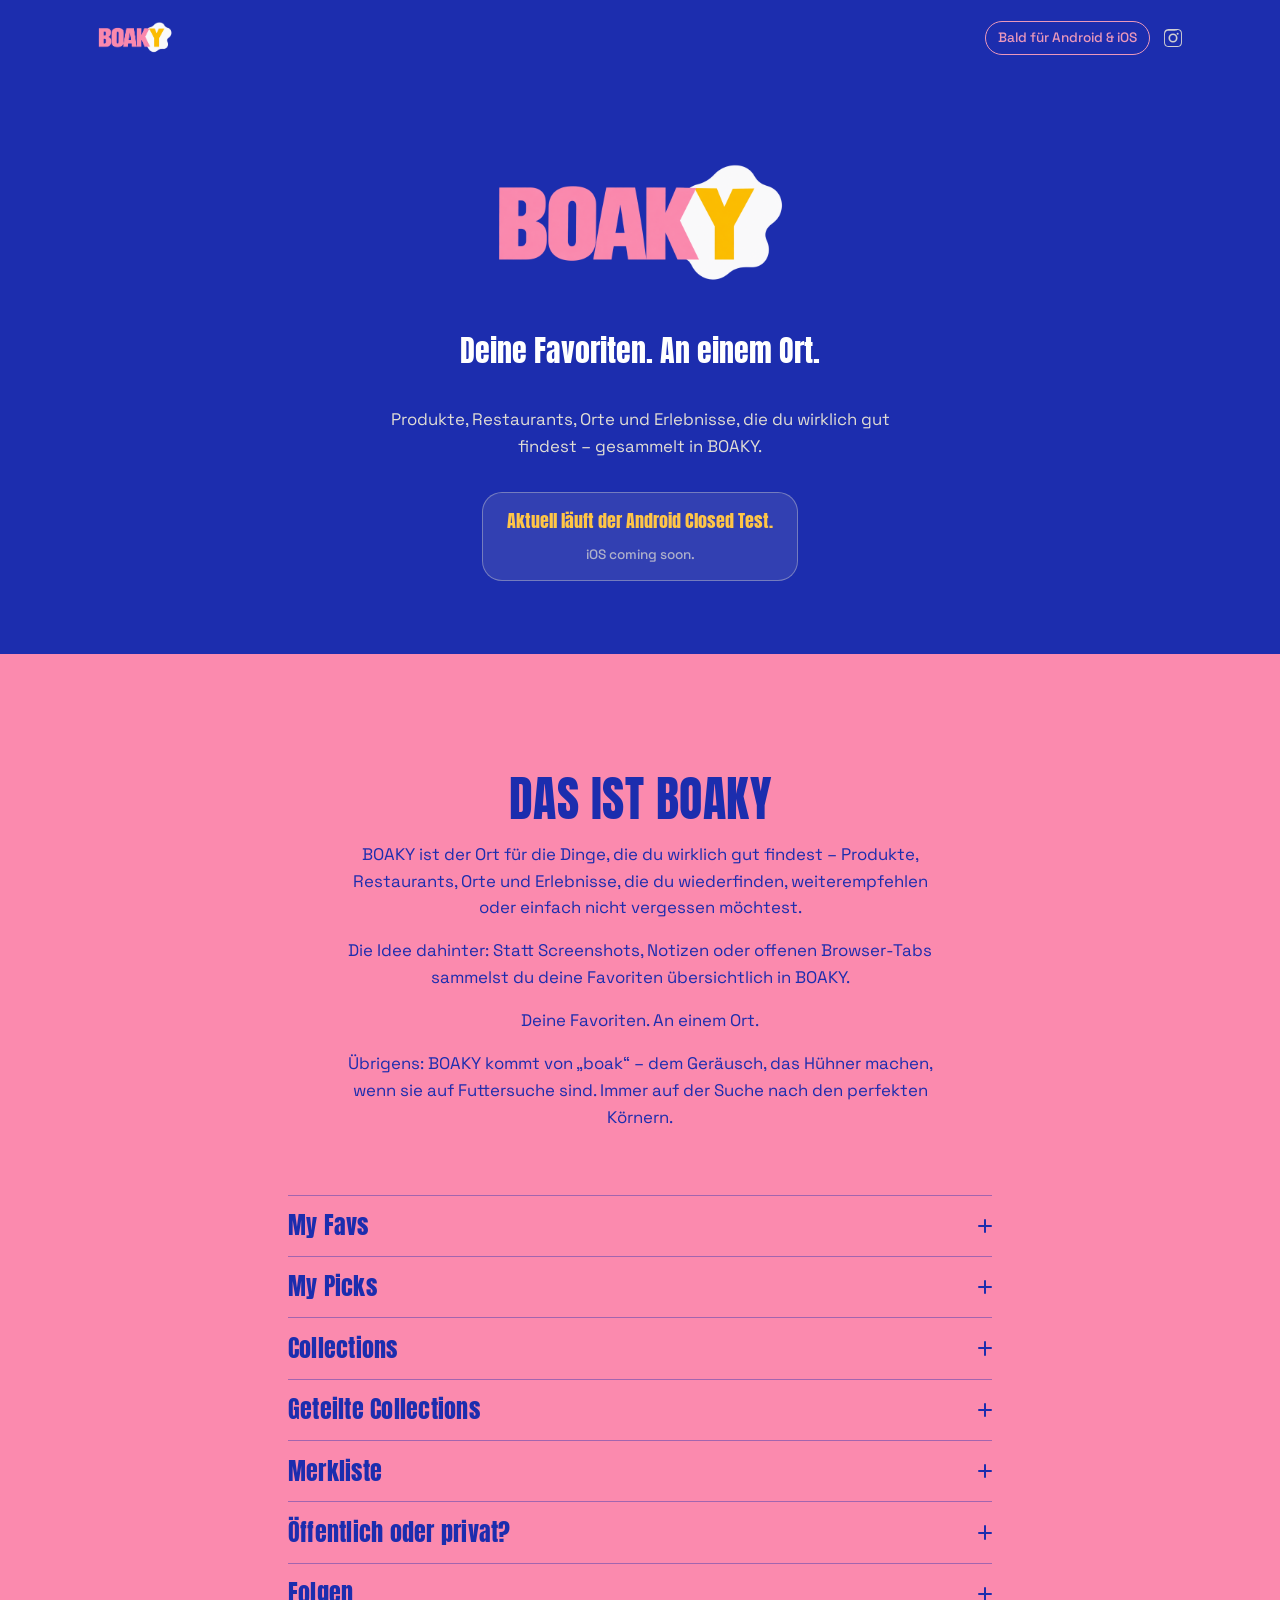
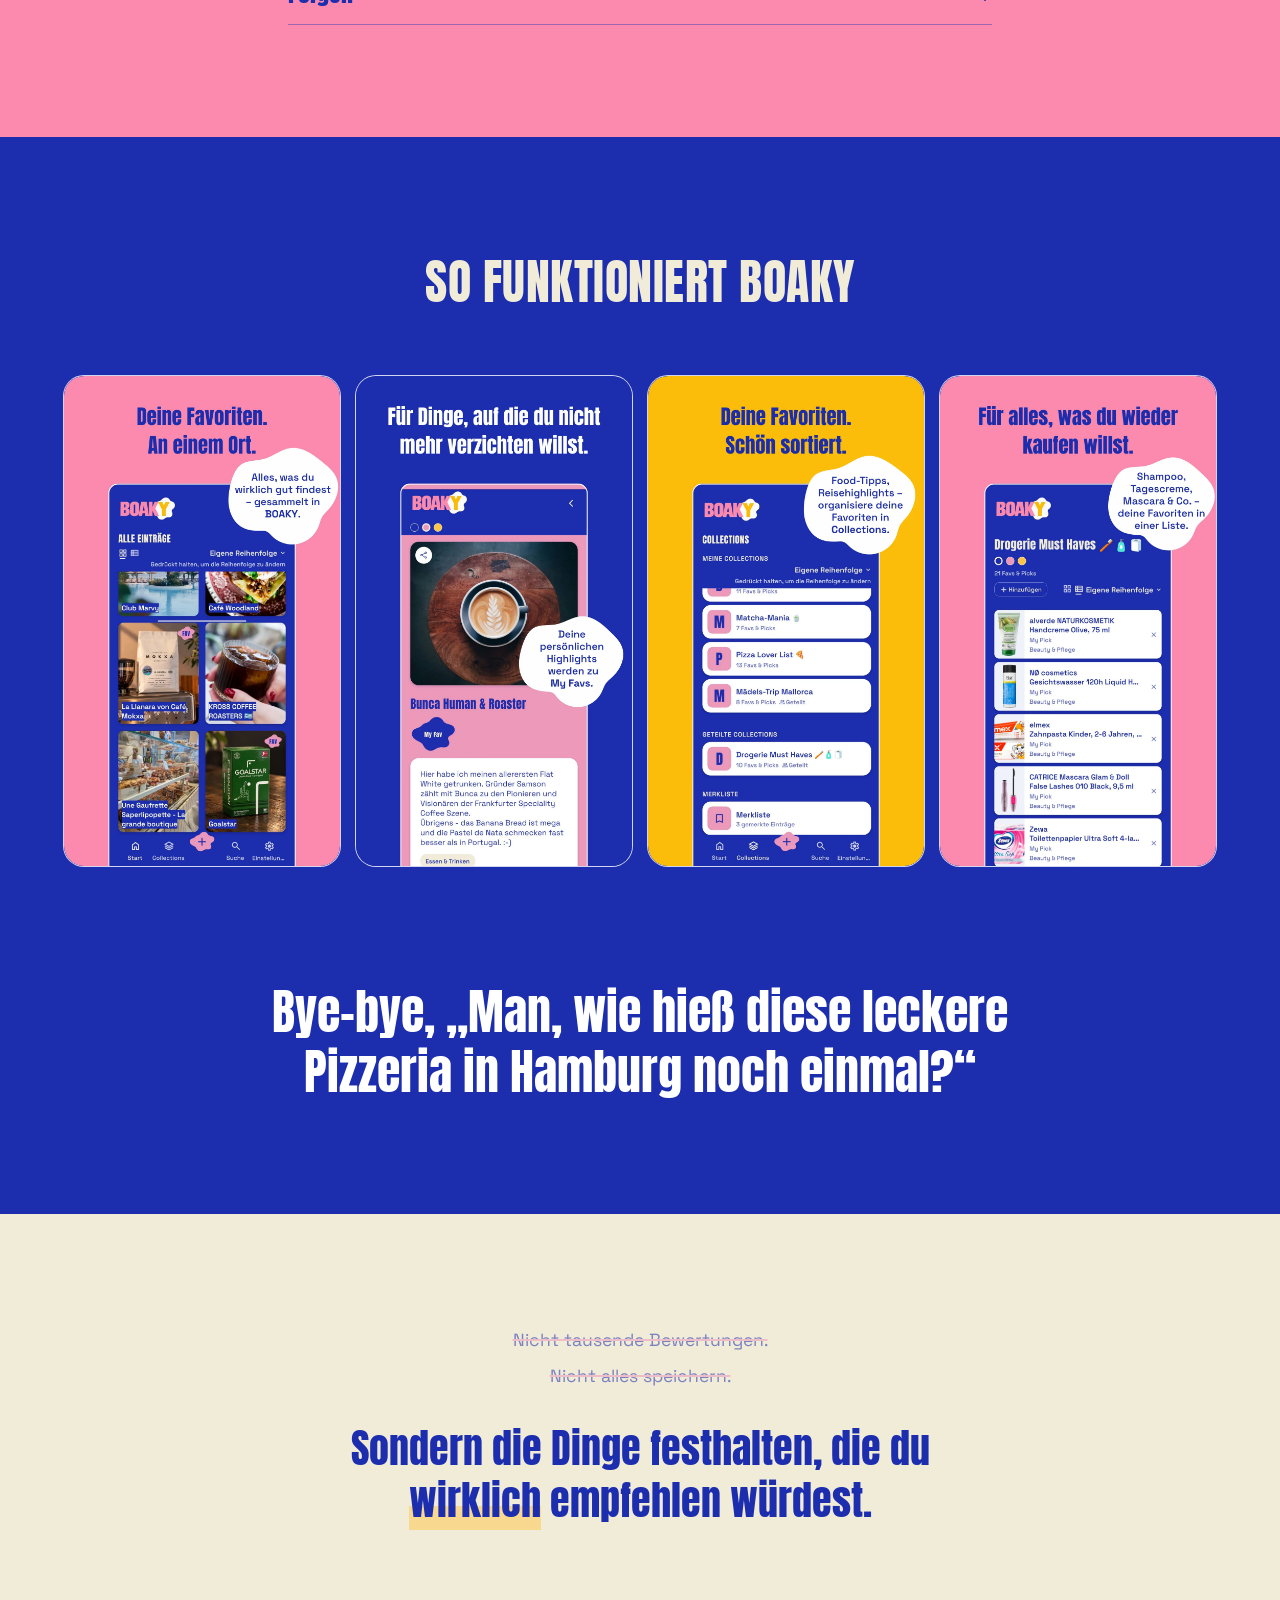
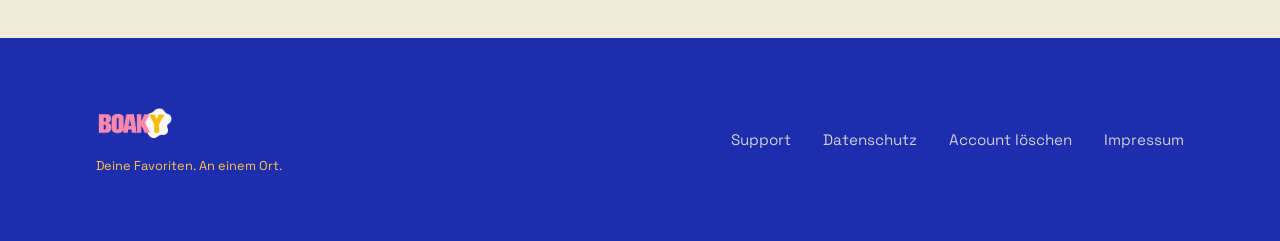
==== commit 90e0136c: "Refine About BOAKY section with accordion Co-Authored-By: Claude Opus 5.5 <noreply@anthropic.com>" ====
--- a/index.html
+++ b/index.html
@@ -13,6 +13,17 @@
   <link rel="icon" type="image/png" sizes="16x16" href="assets/img/favicon-16x16.png" />
   <link rel="apple-touch-icon" sizes="180x180" href="assets/img/apple-touch-icon.png" />
   <link rel="stylesheet" href="styles.css" />
+  <noscript>
+    <style>
+      .accordion-panel[hidden] {
+        display: block;
+      }
+
+      .accordion-icon {
+        display: none;
+      }
+    </style>
+  </noscript>
 </head>
 <body>
   <a class="skip-link" href="#main">Zum Inhalt springen</a>
@@ -91,82 +102,208 @@
           </p>
         </div>
 
-        <ul class="pillar-grid">
-          <li class="pillar-card">
-            <span class="pillar-mark" aria-hidden="true">1</span>
-            <h3>My Favs</h3>
-            <p>
-              Die beste Pizza ever, die perfekte Mascara, dein absolutes Hotelhighlight – My Favs sind deine
-              persönlichen Besten der Besten. Die Dinge, auf die du nicht mehr verzichten willst.
-            </p>
-          </li>
-          <li class="pillar-card">
-            <span class="pillar-mark" aria-hidden="true">2</span>
-            <h3>My Picks</h3>
-            <p>
-              Noch kein All-Time-Favorit – aber definitiv gut genug, um ihn nicht wieder zu vergessen. Deine
-              Lieblingscafés in Frankfurt, die richtig gute Sonnencreme aus dem letzten Urlaub oder der eine Wein
-              aus der Toskana, den du wieder kaufen möchtest.
-            </p>
-            <p>My Picks sind deine persönliche Auswahl der guten Dinge, die du wiederfinden möchtest.</p>
-          </li>
-          <li class="pillar-card">
-            <span class="pillar-mark" aria-hidden="true">3</span>
-            <h3>Collections</h3>
-            <p>
-              Deine Essenstipps in Barcelona, deine Lieblingsweine aus Frankreich oder vielleicht auch alle
-              Highlights vom letzten Städtetrip nach Lissabon?
-            </p>
-            <p>
-              Mit Collections kannst du deine My Favs und My Picks nach deinen eigenen Themen zusammenstellen und
-              organisieren.
-            </p>
-          </li>
-          <li class="pillar-card">
-            <span class="pillar-mark" aria-hidden="true">4</span>
-            <h3>Geteilte Collections</h3>
-            <p>
-              Du kennst die besten Matcha-Läden im Land? Dann teile deine Collection mit anderen und inspiriere sie
-              mit deinen Favoriten.
-            </p>
-            <p>
-              Oder tragt eure Favoriten gemeinsam zusammen – zum Beispiel die Highlights vom letzten
-              Mallorca-Urlaub, eure Lieblingsrestaurants in der Stadt oder die Produkte, die immer wieder im
-              Einkaufswagen landen.
-            </p>
-          </li>
-          <li class="pillar-card">
-            <span class="pillar-mark" aria-hidden="true">5</span>
-            <h3>Merkliste</h3>
-            <p>Spannend – aber selbst noch nicht probiert.</p>
-            <p>
-              Speichere Favoriten und Collections anderer Nutzer in deiner Merkliste. So kannst du Empfehlungen
-              später wiederfinden und gemerkte Favoriten anschließend selbst als My Fav oder My Pick in deine
-              eigene Sammlung übernehmen.
-            </p>
-          </li>
-          <li class="pillar-card">
-            <span class="pillar-mark" aria-hidden="true">6</span>
-            <h3>Öffentlich oder privat?</h3>
-            <p>
-              Dein Profil kann privat oder öffentlich sein. Ein privates Profil ist nur für dich sichtbar. Ein
-              öffentliches Profil kann von anderen gefunden werden und zeigt deine öffentlichen Inhalte.
-            </p>
-            <p>
-              Auch Collections können privat oder öffentlich sein. Private Collections siehst nur du und
-              eingeladene Personen. Öffentliche Collections können von anderen BOAKY-Nutzern entdeckt werden.
-            </p>
-          </li>
-          <li class="pillar-card">
-            <span class="pillar-mark" aria-hidden="true">7</span>
-            <h3>Folgen</h3>
-            <p>
-              Du kannst öffentlichen Profilen folgen, deren Geschmack dich interessiert. So findest du deren Faves
-              leichter über die Suche. BOAKY zeigt bewusst keine Follower-Zahlen – es geht um Empfehlungen und
-              Geschmack, nicht um Reichweite.
-            </p>
-          </li>
-        </ul>
+        <div class="accordion">
+          <div class="accordion-item">
+            <h3 class="accordion-heading">
+              <button
+                type="button"
+                class="accordion-trigger"
+                id="feature-trigger-1"
+                aria-expanded="false"
+                aria-controls="feature-panel-1"
+              >
+                <span>My Favs</span>
+                <span class="accordion-icon" aria-hidden="true"></span>
+              </button>
+            </h3>
+            <div
+              class="accordion-panel"
+              id="feature-panel-1"
+              role="region"
+              aria-labelledby="feature-trigger-1"
+              hidden
+            >
+              <p>
+                Die beste Pizza ever, die perfekte Mascara, dein absolutes Hotelhighlight – My Favs sind deine
+                persönlichen Besten der Besten. Die Dinge, auf die du nicht mehr verzichten willst.
+              </p>
+            </div>
+          </div>
+          <div class="accordion-item">
+            <h3 class="accordion-heading">
+              <button
+                type="button"
+                class="accordion-trigger"
+                id="feature-trigger-2"
+                aria-expanded="false"
+                aria-controls="feature-panel-2"
+              >
+                <span>My Picks</span>
+                <span class="accordion-icon" aria-hidden="true"></span>
+              </button>
+            </h3>
+            <div
+              class="accordion-panel"
+              id="feature-panel-2"
+              role="region"
+              aria-labelledby="feature-trigger-2"
+              hidden
+            >
+              <p>
+                Noch kein All-Time-Favorit – aber definitiv gut genug, um ihn nicht wieder zu vergessen. Deine
+                Lieblingscafés in Frankfurt, die richtig gute Sonnencreme aus dem letzten Urlaub oder der eine Wein
+                aus der Toskana, den du wieder kaufen möchtest.
+              </p>
+              <p>My Picks sind deine persönliche Auswahl der guten Dinge, die du wiederfinden möchtest.</p>
+            </div>
+          </div>
+          <div class="accordion-item">
+            <h3 class="accordion-heading">
+              <button
+                type="button"
+                class="accordion-trigger"
+                id="feature-trigger-3"
+                aria-expanded="false"
+                aria-controls="feature-panel-3"
+              >
+                <span>Collections</span>
+                <span class="accordion-icon" aria-hidden="true"></span>
+              </button>
+            </h3>
+            <div
+              class="accordion-panel"
+              id="feature-panel-3"
+              role="region"
+              aria-labelledby="feature-trigger-3"
+              hidden
+            >
+              <p>
+                Deine Essenstipps in Barcelona, deine Lieblingsweine aus Frankreich oder vielleicht auch alle
+                Highlights vom letzten Städtetrip nach Lissabon?
+              </p>
+              <p>
+                Mit Collections kannst du deine My Favs und My Picks nach deinen eigenen Themen zusammenstellen und
+                organisieren.
+              </p>
+            </div>
+          </div>
+          <div class="accordion-item">
+            <h3 class="accordion-heading">
+              <button
+                type="button"
+                class="accordion-trigger"
+                id="feature-trigger-4"
+                aria-expanded="false"
+                aria-controls="feature-panel-4"
+              >
+                <span>Geteilte Collections</span>
+                <span class="accordion-icon" aria-hidden="true"></span>
+              </button>
+            </h3>
+            <div
+              class="accordion-panel"
+              id="feature-panel-4"
+              role="region"
+              aria-labelledby="feature-trigger-4"
+              hidden
+            >
+              <p>
+                Du kennst die besten Matcha-Läden im Land? Dann teile deine Collection mit anderen und inspiriere sie
+                mit deinen Favoriten.
+              </p>
+              <p>
+                Oder tragt eure Favoriten gemeinsam zusammen – zum Beispiel die Highlights vom letzten
+                Mallorca-Urlaub, eure Lieblingsrestaurants in der Stadt oder die Produkte, die immer wieder im
+                Einkaufswagen landen.
+              </p>
+            </div>
+          </div>
+          <div class="accordion-item">
+            <h3 class="accordion-heading">
+              <button
+                type="button"
+                class="accordion-trigger"
+                id="feature-trigger-5"
+                aria-expanded="false"
+                aria-controls="feature-panel-5"
+              >
+                <span>Merkliste</span>
+                <span class="accordion-icon" aria-hidden="true"></span>
+              </button>
+            </h3>
+            <div
+              class="accordion-panel"
+              id="feature-panel-5"
+              role="region"
+              aria-labelledby="feature-trigger-5"
+              hidden
+            >
+              <p>Spannend – aber selbst noch nicht probiert.</p>
+              <p>
+                Speichere Favoriten und Collections anderer Nutzer in deiner Merkliste. So kannst du Empfehlungen
+                später wiederfinden und gemerkte Favoriten anschließend selbst als My Fav oder My Pick in deine
+                eigene Sammlung übernehmen.
+              </p>
+            </div>
+          </div>
+          <div class="accordion-item">
+            <h3 class="accordion-heading">
+              <button
+                type="button"
+                class="accordion-trigger"
+                id="feature-trigger-6"
+                aria-expanded="false"
+                aria-controls="feature-panel-6"
+              >
+                <span>Öffentlich oder privat?</span>
+                <span class="accordion-icon" aria-hidden="true"></span>
+              </button>
+            </h3>
+            <div
+              class="accordion-panel"
+              id="feature-panel-6"
+              role="region"
+              aria-labelledby="feature-trigger-6"
+              hidden
+            >
+              <p>
+                Dein Profil kann privat oder öffentlich sein. Ein privates Profil ist nur für dich sichtbar. Ein
+                öffentliches Profil kann von anderen gefunden werden und zeigt deine öffentlichen Inhalte.
+              </p>
+              <p>
+                Auch Collections können privat oder öffentlich sein. Private Collections siehst nur du und
+                eingeladene Personen. Öffentliche Collections können von anderen BOAKY-Nutzern entdeckt werden.
+              </p>
+            </div>
+          </div>
+          <div class="accordion-item">
+            <h3 class="accordion-heading">
+              <button
+                type="button"
+                class="accordion-trigger"
+                id="feature-trigger-7"
+                aria-expanded="false"
+                aria-controls="feature-panel-7"
+              >
+                <span>Folgen</span>
+                <span class="accordion-icon" aria-hidden="true"></span>
+              </button>
+            </h3>
+            <div
+              class="accordion-panel"
+              id="feature-panel-7"
+              role="region"
+              aria-labelledby="feature-trigger-7"
+              hidden
+            >
+              <p>
+                Du kannst öffentlichen Profilen folgen, deren Geschmack dich interessiert. So findest du deren Faves
+                leichter über die Suche. BOAKY zeigt bewusst keine Follower-Zahlen – es geht um Empfehlungen und
+                Geschmack, nicht um Reichweite.
+              </p>
+            </div>
+          </div>
+        </div>
       </div>
     </section>
 
@@ -237,5 +374,7 @@
       </ul>
     </div>
   </footer>
+
+  <script src="script.js" defer></script>
 </body>
 </html>
--- a/styles.css
+++ b/styles.css
@@ -311,84 +311,104 @@
   opacity: 0.85;
 }
 
-/* -- "Was ist BOAKY" grid -------------------------------------------------------- */
-
+/* -- "Das ist BOAKY" accordion ---------------------------------------------- */
+
+/* Rosa-Fläche: bewusst #fb8aae nur für diese Section (nicht --boaky-pink,
+   das an anderen Stellen weiter gilt). Blau auf #fb8aae ≈4.59:1 (WCAG AA) –
+   nur bei voller Deckkraft, daher hier keine abgeschwächte Textfarbe. Der
+   globale Gold-Fokusrahmen wäre auf Rosa kaum sichtbar (≈1.4:1) und wird
+   in diesem Bereich durch Blau ersetzt. */
 .pillars {
-  background: var(--boaky-cream);
-}
-
-.pillar-grid {
-  display: grid;
+  background: #fb8aae;
+}
+
+.pillars .section-head p {
+  opacity: 1;
+}
+
+.pillars :focus-visible {
+  outline-color: var(--boaky-blue);
+}
+
+.accordion {
+  max-width: 44rem;
+  margin-inline: auto;
+  border-bottom: 1px solid rgba(28, 45, 174, 0.4);
+}
+
+.accordion-item {
+  border-top: 1px solid rgba(28, 45, 174, 0.4);
+}
+
+.accordion-heading {
+  font-size: clamp(1.2rem, 3.5vw, 1.5rem);
+  text-transform: none;
+}
+
+.accordion-trigger {
+  display: flex;
+  align-items: center;
+  justify-content: space-between;
   gap: var(--space-sm);
-  grid-template-columns: 1fr;
-}
-
-@media (min-width: 40rem) {
-  .pillar-grid {
-    grid-template-columns: repeat(2, 1fr);
-  }
-}
-
-@media (min-width: 64rem) {
-  /* auto-fill statt einer festen Spaltenzahl: passt sich der verfügbaren
-     Breite an, ohne die letzte (unvollständige) Reihe künstlich auf die
-     volle Breite zu strecken (auto-fill behält leere Spuren, anders als
-     auto-fit) - bei sieben Kacheln bleibt die Anordnung dadurch immer ein
-     "echtes" Grid statt erzwungener Symmetrie. */
-  .pillar-grid {
-    grid-template-columns: repeat(auto-fill, minmax(15rem, 1fr));
-  }
-}
-
-.pillar-card {
-  background: var(--white);
-  border-radius: var(--radius);
-  padding: var(--space-md);
-  border: 1px solid rgba(28, 45, 174, 0.1);
-  display: flex;
-  flex-direction: column;
-  gap: 0.75rem;
-}
-
-.pillar-mark {
-  width: 2.75rem;
-  height: 2.75rem;
-  border-radius: 50%;
-  display: flex;
-  align-items: center;
-  justify-content: center;
-  font-family: var(--font-display);
-  font-size: 1.1rem;
-  color: var(--boaky-cream);
-  background: var(--boaky-blue);
-}
-
-/* Vierer-Farbzyklus (statt fester 2./3./4. Kachel), damit das bestehende
-   Farbprinzip auch bei sieben (oder künftig mehr) Kacheln weiterläuft. */
-.pillar-card:nth-child(4n + 2) .pillar-mark {
-  background: var(--boaky-gold);
-  color: var(--boaky-blue);
-}
-
-.pillar-card:nth-child(4n + 3) .pillar-mark {
-  background: var(--boaky-pink);
-  color: var(--boaky-blue);
-}
-
-.pillar-card:nth-child(4n) .pillar-mark {
-  background: var(--white);
-  color: var(--boaky-blue);
-  border: 2px solid rgba(28, 45, 174, 0.35);
-}
-
-.pillar-card h3 {
-  font-size: 1.15rem;
-  text-transform: none;
-}
-
-.pillar-card p {
-  font-size: 0.95rem;
-  opacity: 0.85;
+  width: 100%;
+  min-height: 3rem;
+  padding: 1.1rem 0;
+  border: 0;
+  background: none;
+  color: inherit;
+  font: inherit;
+  letter-spacing: inherit;
+  text-align: left;
+  cursor: pointer;
+}
+
+/* "+" aus zwei Linien; geöffnet fällt die senkrechte Linie weg → "−". */
+.accordion-icon {
+  position: relative;
+  flex-shrink: 0;
+  width: 0.9rem;
+  height: 0.9rem;
+}
+
+.accordion-icon::before,
+.accordion-icon::after {
+  content: "";
+  position: absolute;
+  background: currentColor;
+  border-radius: 1px;
+}
+
+.accordion-icon::before {
+  top: 50%;
+  left: 0;
+  width: 100%;
+  height: 2px;
+  margin-top: -1px;
+}
+
+.accordion-icon::after {
+  top: 0;
+  left: 50%;
+  width: 2px;
+  height: 100%;
+  margin-left: -1px;
+  transition: transform 0.2s ease;
+}
+
+.accordion-trigger[aria-expanded="true"] .accordion-icon::after {
+  transform: scaleY(0);
+}
+
+.accordion-panel {
+  padding-bottom: 1.4rem;
+}
+
+.accordion-panel p {
+  max-width: 38rem;
+}
+
+.accordion-panel p + p {
+  margin-top: 0.75rem;
 }
 
 /* -- App preview ---------------------------------------------------------------- */
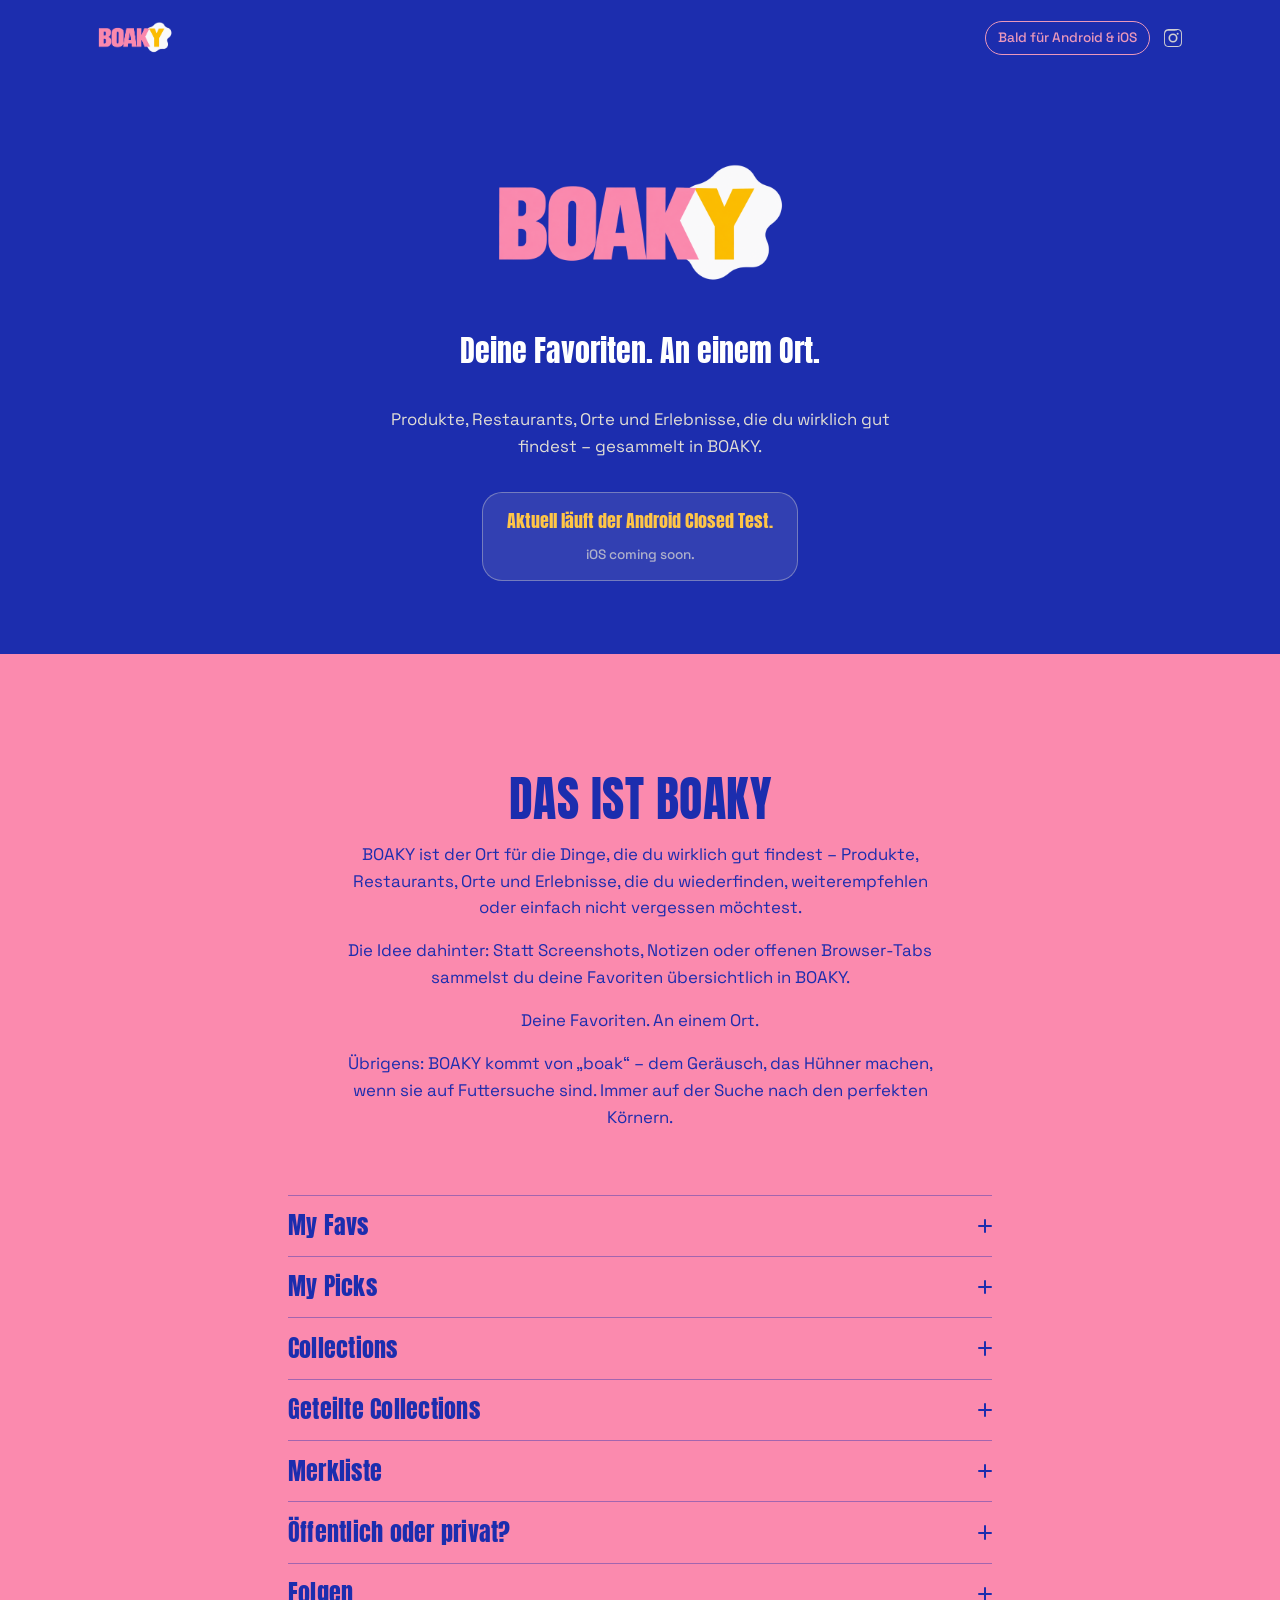
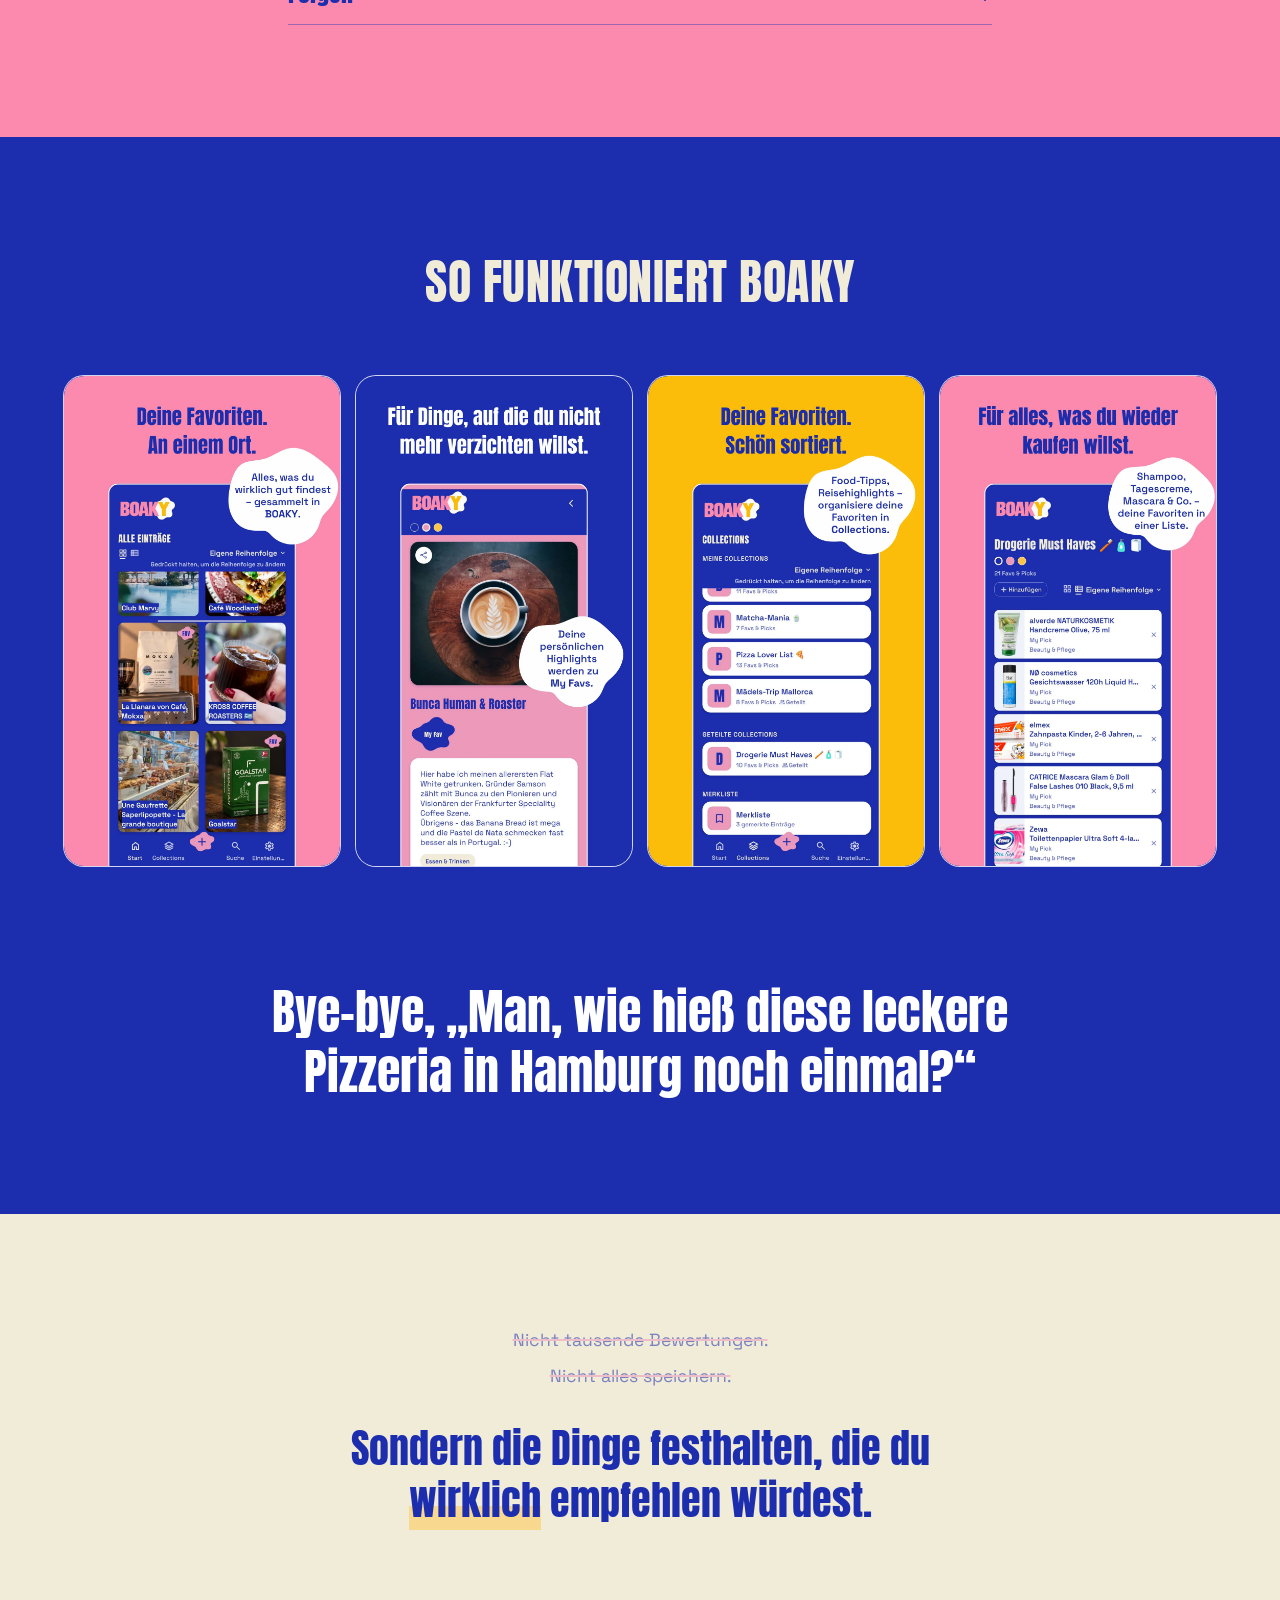
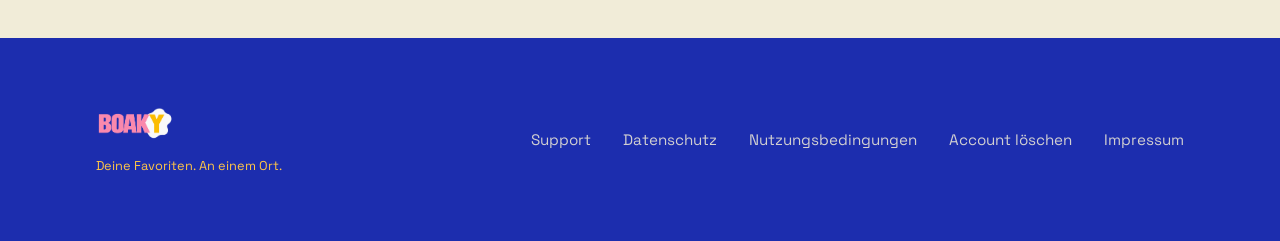
==== commit 4ef9c4ed: "Publish legal texts v5.1 (Stand 26.11.2026) - Datenschutzerklärung: moderation, Google Places (indep" ====
--- a/index.html
+++ b/index.html
@@ -369,6 +369,7 @@
       <ul class="footer-links">
         <li><a href="support.html">Support</a></li>
         <li><a href="datenschutz.html">Datenschutz</a></li>
+        <li><a href="nutzungsbedingungen.html">Nutzungsbedingungen</a></li>
         <li><a href="account-loeschen.html">Account löschen</a></li>
         <li><a href="impressum.html">Impressum</a></li>
       </ul>
